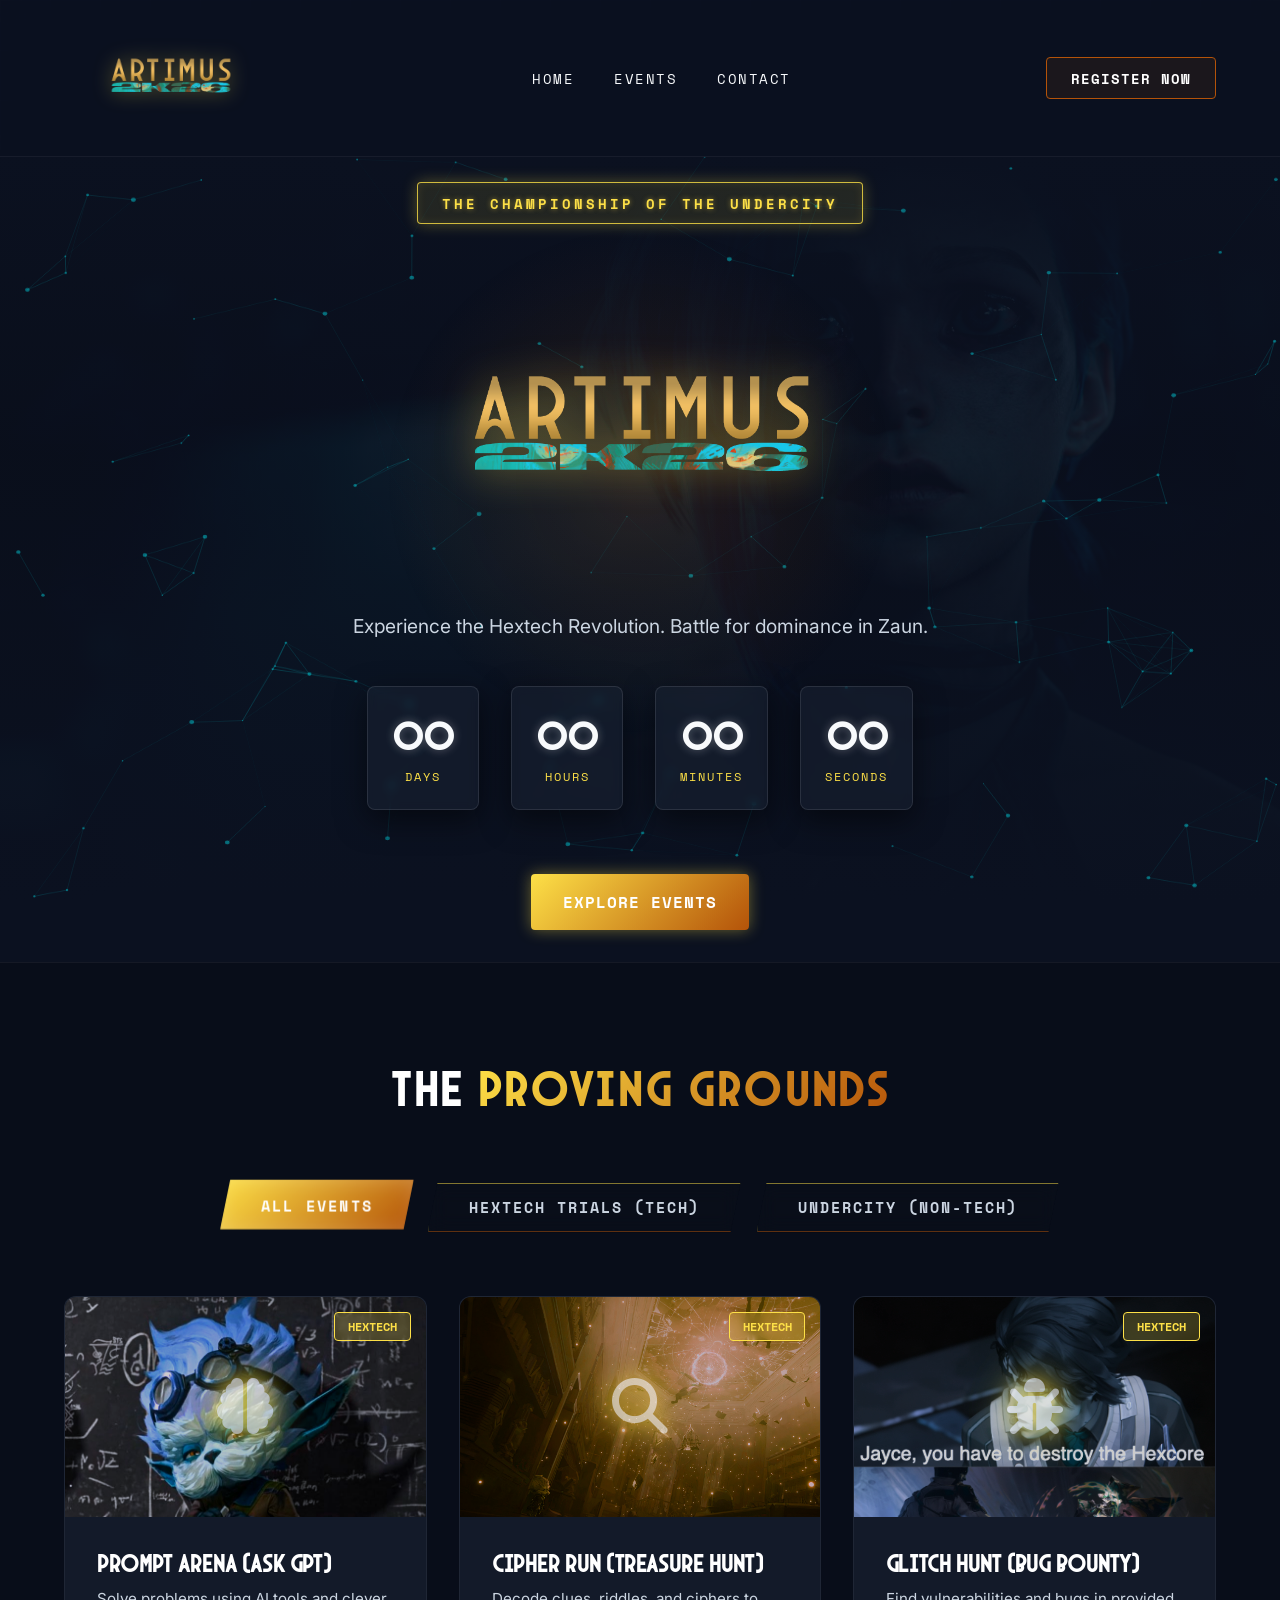
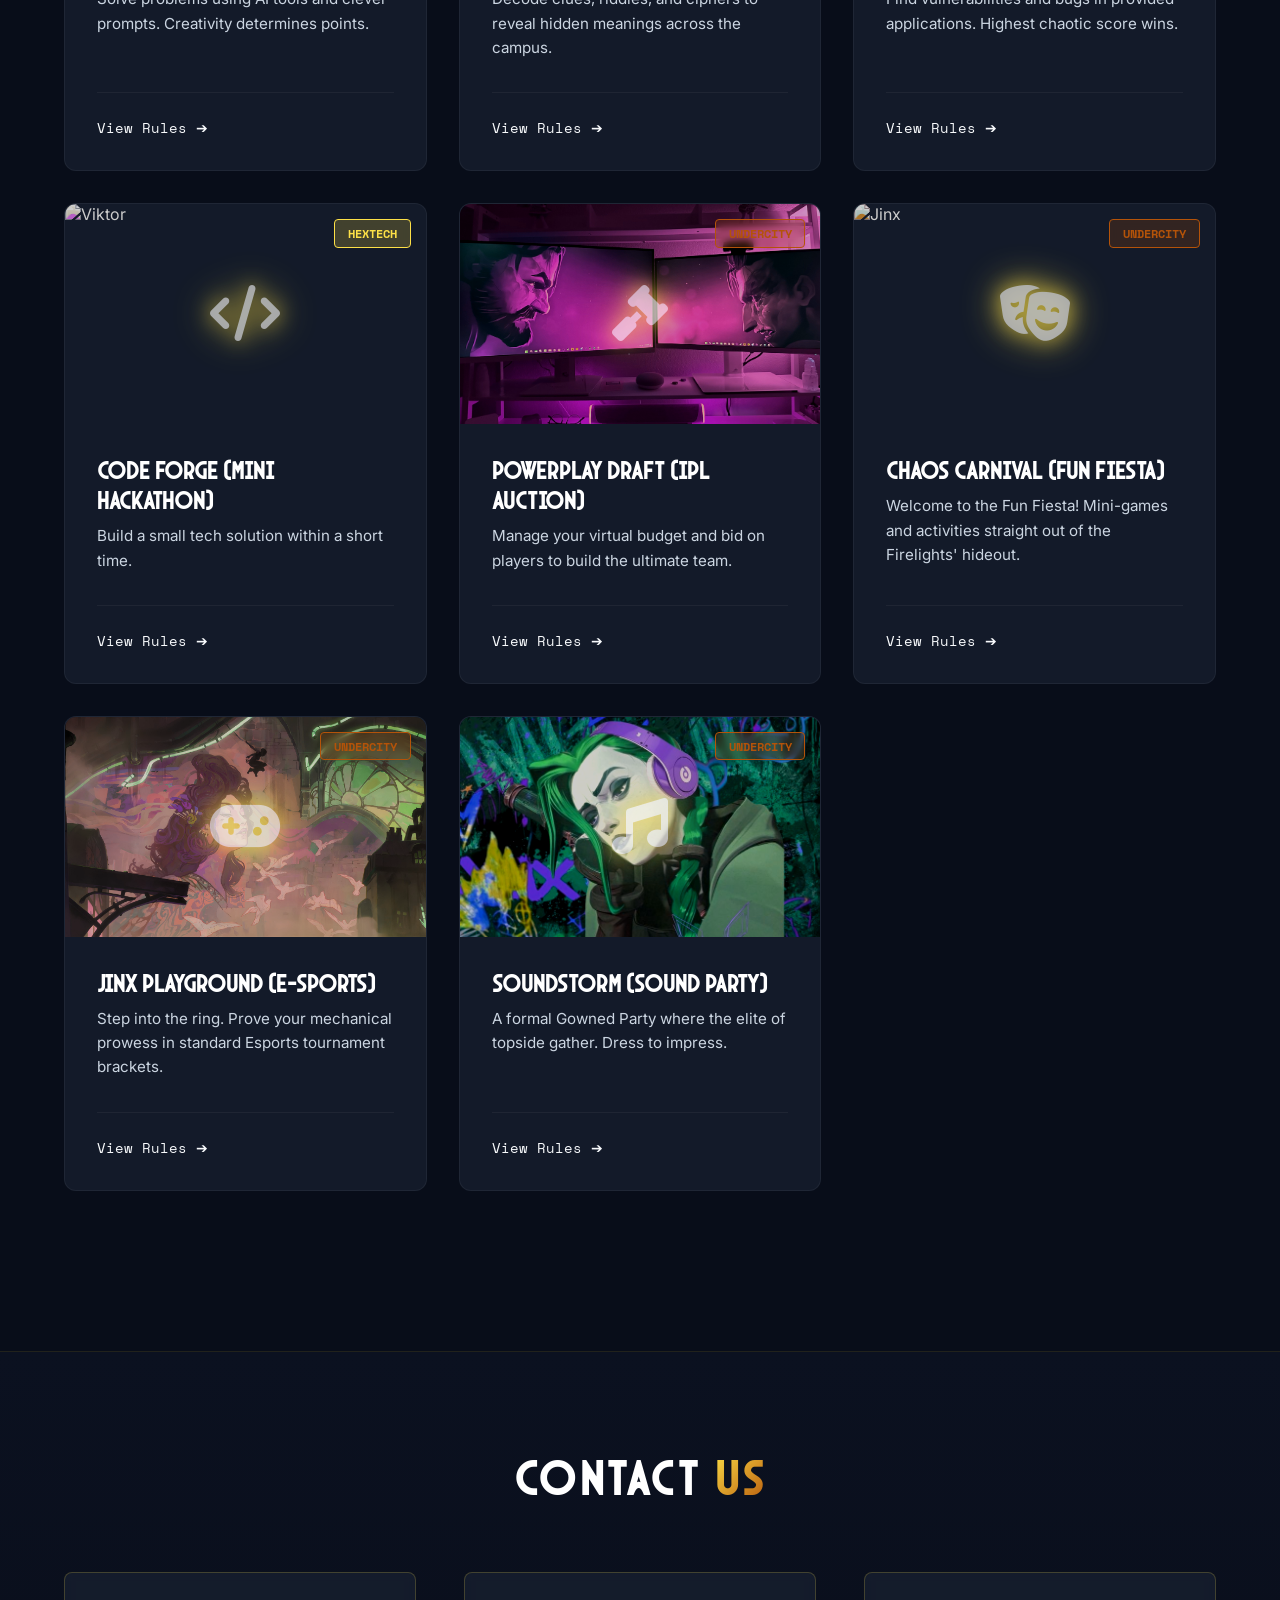
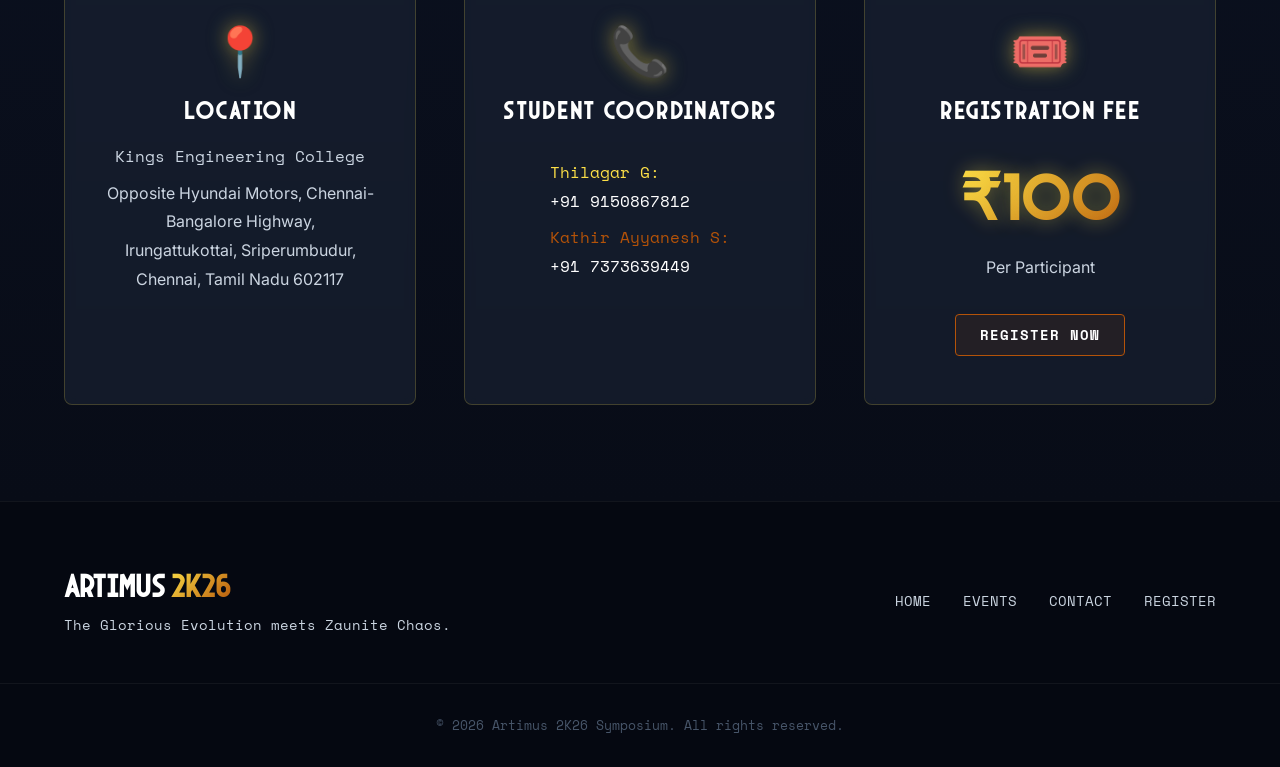
==== index.html @ 6fb5331b "Change Sound Party tag from Piltover to Undercity" ====
<!DOCTYPE html>
<html lang="en">

<head>
    <meta charset="UTF-8">
    <meta name="viewport" content="width=device-width, initial-scale=1.0">
    <title>ARTIMUS 2K26 | ARCANE</title>
    <!-- Fonts & Icons -->
    <link
        href="https://fonts.googleapis.com/css2?family=Cinzel+Decorative:wght@400;700;900&family=Space+Mono:wght@400;700&family=Inter:wght@300;400;600&display=swap"
        rel="stylesheet">
    <link rel="stylesheet" href="https://cdnjs.cloudflare.com/ajax/libs/font-awesome/6.4.0/css/all.min.css">
    <link rel="stylesheet" href="css/style.css">
</head>

<body>
    <!-- Welcome Loader -->
    <div id="welcome-loader" class="welcome-loader">
        <div class="loader-content" style="text-align: center;">
            <img src="images/logo.png" alt="Artimus 2K26 Logo" class="loader-logo">
        </div>
    </div>

    <!-- Dynamic Aesthetic Arcane Background -->
    <div id="bg-slider" class="bg-slider">
        <div class="bg-overlay"></div>
    </div>

    <!-- Interactive Spider Web Background -->
    <canvas id="spider-web" class="spider-web"></canvas>

    <!-- Navigation (Neuraverse Style) -->
    <nav class="navbar">
        <div class="nav-container">
            <div class="logo-container">
                <img src="images/logo.png" alt="Artimus 2K26" class="site-logo">
            </div>
            <ul class="nav-links">
                <li><a href="#home">Home</a></li>
                <li><a href="#events">Events</a></li>
                <li><a href="#contact">Contact</a></li>
            </ul>
            <div class="nav-actions">
                <a href="#register" class="neon-btn small-btn">Register Now</a>
            </div>
        </div>
    </nav>

    <!-- Hero Section with Countdown -->
    <section id="home" class="hero">
        <div class="hero-bg-lines"></div>
        <div class="hero-glow"></div>

        <div class="hero-content reveal">
            <div class="hero-badge">THE CHAMPIONSHIP OF THE UNDERCITY</div>
            <img src="images/logo.png" alt="Artimus 2K26" class="hero-main-logo">
            <h1 class="hero-title glitch" data-text="ARTIMUS 2K26">ARTIMUS 2K26</h1>
            <p class="hero-subtitle">Experience the Hextech Revolution. Battle for dominance in Zaun.</p>

            <!-- Countdown Timer -->
            <div class="countdown-container">
                <div class="time-box">
                    <span class="time-val" id="days">00</span>
                    <span class="time-label">DAYS</span>
                </div>
                <div class="time-box">
                    <span class="time-val" id="hours">00</span>
                    <span class="time-label">HOURS</span>
                </div>
                <div class="time-box">
                    <span class="time-val" id="minutes">00</span>
                    <span class="time-label">MINUTES</span>
                </div>
                <div class="time-box">
                    <span class="time-val" id="seconds">00</span>
                    <span class="time-label">SECONDS</span>
                </div>
            </div>

            <div class="hero-cta">
                <a href="#events" class="neon-btn primary-btn">Explore Events</a>
            </div>
        </div>
    </section>

    <!-- Events Section (Grid with Filters) -->
    <section id="events" class="events-section">
        <div class="container">
            <h2 class="section-title text-center reveal">THE <span class="gradient-text">PROVING GROUNDS</span></h2>

            <!-- Filters -->
            <div class="filter-container reveal">
                <button class="filter-btn active" data-filter="all">All Events</button>
                <button class="filter-btn" data-filter="tech">Hextech Trials (Tech)</button>
                <button class="filter-btn" data-filter="non-tech">Undercity (Non-Tech)</button>
            </div>

            <!-- Neuraverse Grid Cards -->
            <div class="neura-grid">

                <!-- Heimerdinger's Think Tank -->
                <div class="neura-card reveal tech-event" data-category="tech" onclick="openModal('think-tank')">
                    <div class="card-img-container">
                        <img src="images/event_Heimerdinger.jpg" alt="Heimerdinger">
                        <div class="event-element-icon"><i class="fa-solid fa-brain"></i></div>
                        <div class="card-badge tech-badge">Hextech</div>
                    </div>
                    <div class="card-body">
                        <h3 class="card-title">Prompt Arena (Ask GPT)</h3>
                        <p class="card-desc">Solve problems using AI tools and clever prompts. Creativity determines
                            points.</p>
                        <div class="card-footer">
                            <span class="view-link">View Rules ➔</span>
                        </div>
                    </div>
                </div>

                <!-- Hextech Cipher Hunt -->
                <div class="neura-card reveal tech-event" data-category="tech" onclick="openModal('cipher-hunt')"
                    style="transition-delay: 100ms;">
                    <div class="card-img-container">
                        <img src="images/event_Jayce.jpg" alt="Jayce">
                        <div class="event-element-icon"><i class="fa-solid fa-magnifying-glass"></i></div>
                        <div class="card-badge tech-badge">Hextech</div>
                    </div>
                    <div class="card-body">
                        <h3 class="card-title">Cipher Run (Treasure hunt)</h3>
                        <p class="card-desc">Decode clues, riddles, and ciphers to reveal hidden meanings across the
                            campus.</p>
                        <div class="card-footer">
                            <span class="view-link">View Rules ➔</span>
                        </div>
                    </div>
                </div>

                <!-- Zaunite Code Breakers -->
                <div class="neura-card reveal tech-event" data-category="tech" onclick="openModal('code-breakers')"
                    style="transition-delay: 200ms;">
                    <div class="card-img-container">
                        <img src="images/event_Ekko.jpg" alt="Hexcore">
                        <div class="event-element-icon"><i class="fa-solid fa-bug"></i></div>
                        <div class="card-badge tech-badge">Hextech</div>
                    </div>
                    <div class="card-body">
                        <h3 class="card-title">Glitch hunt (Bug Bounty)</h3>
                        <p class="card-desc">Find vulnerabilities and bugs in provided applications. Highest chaotic
                            score wins.</p>
                        <div class="card-footer">
                            <span class="view-link">View Rules ➔</span>
                        </div>
                    </div>
                </div>

                <!-- Hextech Innovation Forge -->
                <div class="neura-card reveal tech-event" data-category="tech" onclick="openModal('innovation-forge')"
                    style="transition-delay: 300ms;">
                    <div class="card-img-container">
                        <img src="images/event_Viktor.jpg" alt="Viktor">
                        <div class="event-element-icon"><i class="fa-solid fa-code"></i></div>
                        <div class="card-badge tech-badge">Hextech</div>
                    </div>
                    <div class="card-body">
                        <h3 class="card-title">Code Forge (Mini hackathon)</h3>
                        <p class="card-desc">Build a small tech solution within a short time.</p>
                        <div class="card-footer">
                            <span class="view-link">View Rules ➔</span>
                        </div>
                    </div>
                </div>

                <!-- Piltover Power Auction -->
                <div class="neura-card reveal non-tech-event" data-category="non-tech"
                    onclick="openModal('power-auction')">
                    <div class="card-img-container">
                        <img src="images/event_Silco.jpg" alt="Silco" style="object-position: top;">
                        <div class="event-element-icon"><i class="fa-solid fa-gavel"></i></div>
                        <div class="card-badge non-tech-badge">Undercity</div>
                    </div>
                    <div class="card-body">
                        <h3 class="card-title">PowerPlay Draft (IPL Auction)</h3>
                        <p class="card-desc">Manage your virtual budget and bid on players to build the ultimate team.
                        </p>
                        <div class="card-footer">
                            <span class="view-link">View Rules ➔</span>
                        </div>
                    </div>
                </div>

                <!-- Zaun Carnival -->
                <div class="neura-card reveal non-tech-event" data-category="non-tech"
                    onclick="openModal('zaun-carnival')" style="transition-delay: 100ms;">
                    <div class="card-img-container">
                        <img src="images/event_Jinx.jpg" alt="Jinx">
                        <div class="event-element-icon"><i class="fa-solid fa-masks-theater"></i></div>
                        <div class="card-badge non-tech-badge">Undercity</div>
                    </div>
                    <div class="card-body">
                        <h3 class="card-title">Chaos Carnival (Fun Fiesta)</h3>
                        <p class="card-desc">Welcome to the Fun Fiesta! Mini-games and activities straight out of the
                            Firelights' hideout.</p>
                        <div class="card-footer">
                            <span class="view-link">View Rules ➔</span>
                        </div>
                    </div>
                </div>

                <!-- Arcane Battle Nexus -->
                <div class="neura-card reveal non-tech-event" data-category="non-tech"
                    onclick="openModal('battle-nexus')" style="transition-delay: 200ms;">
                    <div class="card-img-container">
                        <img src="images/event_Vi.jpg" alt="Vi">
                        <div class="event-element-icon"><i class="fa-solid fa-gamepad"></i></div>
                        <div class="card-badge non-tech-badge">Undercity</div>
                    </div>
                    <div class="card-body">
                        <h3 class="card-title">Jinx Playground (E-Sports)</h3>
                        <p class="card-desc">Step into the ring. Prove your mechanical prowess in standard Esports
                            tournament brackets.</p>
                        <div class="card-footer">
                            <span class="view-link">View Rules ➔</span>
                        </div>
                    </div>
                </div>

                <!-- Council of Piltover Gala -->
                <div class="neura-card reveal non-tech-event" data-category="non-tech"
                    onclick="openModal('piltover-gala')" style="transition-delay: 300ms;">
                    <div class="card-img-container">
                        <img src="images/event_Mel.jpg" alt="Mel">
                        <div class="event-element-icon"><i class="fa-solid fa-music"></i></div>
                        <div class="card-badge non-tech-badge">Undercity</div>
                    </div>
                    <div class="card-body">
                        <h3 class="card-title">SoundStorm (Sound Party)</h3>
                        <p class="card-desc">A formal Gowned Party where the elite of topside gather. Dress to impress.
                        </p>
                        <div class="card-footer">
                            <span class="view-link">View Rules ➔</span>
                        </div>
                    </div>
                </div>

            </div>
        </div>
    </section>

    <!-- Contact Section -->
    <section id="contact" class="contact-section">
        <div class="container reveal">
            <h2 class="section-title text-center">CONTACT <span class="gradient-text">US</span></h2>
            <div class="contact-grid">
                <div class="contact-card">
                    <div class="contact-icon">📍</div>
                    <h3>Location</h3>
                    <p class="monospace-text">Kings Engineering College</p>
                    <p>Opposite Hyundai Motors, Chennai-Bangalore Highway,<br>
                        Irungattukottai, Sriperumbudur,<br>
                        Chennai, Tamil Nadu 602117</p>
                </div>

                <div class="contact-card">
                    <div class="contact-icon">📞</div>
                    <h3>Student Coordinators</h3>
                    <div style="margin-top: 1rem; text-align: left; display: inline-block;">
                        <p class="monospace-text" style="color: var(--neon-cyan); margin-bottom: 0.5rem; text-transform: capitalize;">Thilagar G: <br><span style="color: white;">+91 9150867812</span></p>
                        <p class="monospace-text" style="color: var(--neon-pink); text-transform: capitalize;">Kathir Ayyanesh S: <br><span style="color: white;">+91 7373639449</span></p>
                    </div>
                </div>

                <div class="contact-card">
                    <div class="contact-icon">🎟️</div>
                    <h3>Registration Fee</h3>
                    <div class="fee-amount gradient-text">₹100</div>
                    <p>Per Participant</p>
                    <a href="#register" class="neon-btn small-btn mt-4">Register Now</a>
                </div>
            </div>
        </div>
    </section>

    <!-- Footer -->
    <footer class="site-footer">
        <div class="footer-content">
            <div class="footer-logo">
                <h2>ARTIMUS <span class="gradient-text">2K26</span></h2>
                <p>The Glorious Evolution meets Zaunite Chaos.</p>
            </div>
            <div class="footer-links">
                <a href="#home">Home</a>
                <a href="#events">Events</a>
                <a href="#contact">Contact</a>
                <a href="#register">Register</a>
            </div>
        </div>
        <div class="footer-bottom">
            <p>&copy; 2026 Artimus 2K26 Symposium. All rights reserved.</p>
        </div>
    </footer>

    <!-- Modals Container -->
    <div id="modal-container" class="modal-container">
        <div class="modal-content">
            <button class="close-btn" onclick="closeModal()">&times;</button>
            <div class="modal-body">
                <div class="modal-image-col">
                    <img id="modal-char-img" src="" alt="Character">
                    <div class="modal-overlay-glow"></div>
                </div>
                <div class="modal-text-col">
                    <h2 id="modal-title" class="modal-title">Event Title</h2>
                    <div class="modal-rules monospace-text" id="modal-rules">
                        <!-- Rules injected via JS -->
                    </div>
                    <button class="neon-btn primary-btn w-100 mt-4">Register For Event</button>
                </div>
            </div>
        </div>
    </div>

    <!-- Scripts -->
    <script src="js/script.js"></script>
</body>

</html>
---- css/style.css ----
/* --- @font-face --- */
@font-face {
    font-family: 'Arcane Nine';
    src: url('../fonts/Arcane Nine.otf') format('opentype');
    font-weight: normal;
    font-style: normal;
}

/* --- VARIABLES & FONTS --- */
:root {
    /* Neuraverse Inspired Cyberpunk Colors */
    --bg-dark: #0b1120;
    --bg-card: rgba(30, 41, 59, 0.5);
    --bg-nav: rgba(11, 17, 32, 0.85);

    /* Arcane Elite Piltover/Topside Colors */
    --neon-cyan: #fde047;
    /* Elite Gold */
    --neon-pink: #b45309;
    /* Elite Brass */
    --neon-purple: #f59e0b;
    /* Prestigious Amber */

    --text-primary: #f8fafc;
    --text-muted: #cbd5e1;

    --glow-cyan: rgba(253, 224, 71, 0.4);
    /* Gold Glow */
    --glow-pink: rgba(180, 83, 9, 0.4);
    /* Brass Glow */

    /* Gradients (Elite Arcane/Piltover Gold) */
    --elite-gold: #fde047;
    --elite-brass: #b45309;
    --primary-gradient: linear-gradient(135deg, var(--elite-gold), var(--elite-brass));
    --border-gradient: linear-gradient(135deg, rgba(253, 224, 71, 0.5), rgba(180, 83, 9, 0.5));

    /* Fonts */
    --font-heading: 'Arcane Nine', 'Cinzel Decorative', 'Cinzel', serif;
    --font-mono: 'Space Mono', monospace;
    --font-body: 'Inter', sans-serif;
    --font-graffiti: 'Permanent Marker', cursive;
}

* {
    margin: 0;
    padding: 0;
    box-sizing: border-box;
}

html {
    scroll-behavior: smooth;
}

body {
    background-color: var(--bg-dark);
    color: var(--text-primary);
    font-family: var(--font-body);
    overflow-x: hidden;
    /* Subtle Sci-Fi grid background */
    background-image:
        linear-gradient(rgba(255, 255, 255, 0.02) 1px, transparent 1px),
        linear-gradient(90deg, rgba(255, 255, 255, 0.02) 1px, transparent 1px);
    background-size: 50px 50px;
    background-attachment: fixed;
}

/* Typography Utilities */
.gradient-text {
    background: var(--primary-gradient);
    -webkit-background-clip: text;
    background-clip: text;
    -webkit-text-fill-color: transparent;
    display: inline-block;
}

.monospace-text {
    font-family: var(--font-mono);
}

.text-center {
    text-align: center;
}

.container {
    max-width: 1280px;
    margin: 0 auto;
    padding: 0 5%;
}

/* --- WELCOME LOADER --- */
.welcome-loader {
    position: fixed;
    inset: 0;
    background: var(--bg-dark);
    z-index: 9999;
    display: flex;
    justify-content: center;
    align-items: center;
    transition: opacity 1s ease-out, visibility 1s;
}

.welcome-loader.hidden {
    opacity: 0;
    visibility: hidden;
}

.loader-logo {
    width: 400px;
    max-width: 80vw;
    height: auto;
    filter: drop-shadow(0 0 20px var(--glow-cyan));
    margin-bottom: 1.5rem;
    animation: pulseGlow 2s infinite;
}

.loader-subtitle {
    font-family: var(--font-heading);
    color: var(--neon-pink);
    letter-spacing: 3px;
    text-align: center;
    text-transform: uppercase;
}

/* --- AESTHETIC ARCANE BACKGROUND SLIDER --- */
.bg-slider {
    position: fixed;
    top: 150px; /* Centered strictly below the navbar */
    left: 0;
    width: 100vw;
    height: calc(100vh - 150px);
    z-index: -2;
    overflow: hidden;
    background-color: var(--bg-dark);
}

.bg-slide {
    position: absolute;
    inset: 0;
    width: 100%;
    height: 100%;
    object-fit: cover;
    opacity: 0;
    filter: contrast(1.15) saturate(1.3) brightness(0.8) hue-rotate(-5deg); /* Pinterest aesthetic styling */
    transition: opacity 3s ease-in-out, transform 10s linear;
    transform: scale(1.05); /* Slight zoom for parallax feel */
}

.bg-slide.active {
    opacity: 0.35; /* Keep it dark enough for readability */
    transform: scale(1);
}

.bg-overlay {
    position: absolute;
    inset: 0;
    background: linear-gradient(to bottom, var(--bg-dark) 0%, rgba(11, 17, 32, 0.6) 40%, var(--bg-dark) 100%);
    z-index: 1;
    pointer-events: none;
}

/* --- SPIDER WEB BACKGROUND --- */
.spider-web {
    position: fixed;
    top: 150px;
    left: 0;
    width: 100vw;
    height: calc(100vh - 150px);
    z-index: -1;
    pointer-events: none;
    /* Let events pass through to content */
}

/* --- BUTTONS (Neuraverse Style) --- */
.neon-btn {
    display: inline-block;
    padding: 1rem 2rem;
    font-family: var(--font-mono);
    font-weight: 700;
    text-transform: uppercase;
    text-decoration: none;
    letter-spacing: 1px;
    border-radius: 4px;
    transition: all 0.3s ease;
    cursor: pointer;
    text-align: center;
    border: none;
    position: relative;
    z-index: 1;
}

.primary-btn {
    background: var(--primary-gradient);
    color: white;
    box-shadow: 0 0 15px var(--glow-cyan);
}

.primary-btn:hover {
    box-shadow: 0 0 30px var(--glow-pink);
    transform: translateY(-3px);
}

.secondary-btn {
    background: transparent;
    color: var(--neon-cyan);
    border: 1px solid var(--neon-cyan);
    box-shadow: inset 0 0 10px rgba(253, 224, 71, 0.1);
}

.secondary-btn:hover {
    background: rgba(253, 224, 71, 0.1);
    box-shadow: 0 0 20px var(--glow-cyan), inset 0 0 15px var(--glow-cyan);
    transform: translateY(-3px);
}

.small-btn {
    padding: 0.6rem 1.5rem;
    font-size: 0.9rem;
    border: 1px solid var(--neon-pink);
    color: white;
    background: rgba(180, 83, 9, 0.1);
}

.small-btn:hover {
    background: var(--neon-pink);
    box-shadow: 0 0 20px var(--glow-pink);
    transform: scale(1.05);
}

.w-100 {
    width: 100%;
}

.mt-4 {
    margin-top: 1.5rem;
}

/* --- NAVIGATION (Glassmorphism) --- */
.navbar {
    position: fixed;
    top: 0;
    width: 100%;
    z-index: 100;
    background: var(--bg-nav);
    backdrop-filter: blur(12px);
    -webkit-backdrop-filter: blur(12px);
    border-bottom: 1px solid rgba(255, 255, 255, 0.05);
    transition: all 0.3s ease;
}

.nav-container {
    max-width: 1280px;
    margin: 0 auto;
    padding: 1rem 5%;
    display: flex;
    justify-content: space-between;
    align-items: center;
}

.logo-container .site-logo {
    height: 120px;
    object-fit: contain;
    filter: drop-shadow(0 0 10px var(--glow-cyan));
    transition: transform 0.3s ease;
}

.logo-container .site-logo:hover {
    transform: scale(1.05);
}

.nav-links {
    list-style: none;
    display: flex;
    gap: 2.5rem;
}

.nav-links a {
    color: var(--text-primary);
    text-decoration: none;
    font-family: var(--font-mono);
    font-size: 0.9rem;
    text-transform: uppercase;
    letter-spacing: 1.5px;
    transition: color 0.3s ease;
    position: relative;
}

.nav-links a:hover {
    color: var(--neon-cyan);
}

.nav-links a::after {
    content: '';
    position: absolute;
    bottom: -5px;
    left: 0;
    width: 0%;
    height: 2px;
    background: var(--neon-cyan);
    transition: width 0.3s ease;
    box-shadow: 0 0 8px var(--glow-cyan);
}

.nav-links a:hover::after {
    width: 100%;
}

/* --- HERO SECTION --- */
.hero {
    min-height: calc(100vh - 80px);
    padding-top: 150px;
    /* offset navbar */
    display: flex;
    align-items: center;
    justify-content: center;
    position: relative;
    overflow: hidden;
}

.hero-glow {
    position: absolute;
    width: 600px;
    height: 600px;
    background: radial-gradient(circle, rgba(180, 83, 9, 0.15) 0%, transparent 60%);
    top: 50%;
    left: 50%;
    transform: translate(-50%, -50%);
    z-index: 0;
    pointer-events: none;
}

.hero-content {
    position: relative;
    z-index: 10;
    text-align: center;
    width: 100%;
    max-width: 800px;
    padding: 2rem;
}

.hero-badge {
    display: inline-block;
    padding: 0.6rem 1.5rem;
    font-family: var(--font-mono);
    font-size: 0.9rem;
    font-weight: bold;
    color: var(--elite-gold);
    border: 1px solid rgba(253, 224, 71, 0.8);
    border-radius: 4px;
    background: rgba(253, 224, 71, 0.1);
    box-shadow: 0 0 15px rgba(253, 224, 71, 0.3), inset 0 0 10px rgba(253, 224, 71, 0.1);
    margin-bottom: 2rem;
    letter-spacing: 3px;
    text-transform: uppercase;
    text-shadow: 0 0 5px rgba(253, 224, 71, 0.5);
}

.hero-main-logo {
    width: 100%;
    max-width: 600px;
    height: auto;
    object-fit: contain;
    margin-bottom: 1rem;
    filter: drop-shadow(0 0 20px var(--glow-cyan));
    animation: pulseGlow 4s infinite alternate;
}

.hero-title {
    display: none;
    /* Hide text if logo is successfully loaded. Managed via JS later if needed */
    font-family: var(--font-heading);
    font-size: 5rem;
    color: white;
    text-shadow: 0 0 20px var(--glow-cyan);
    margin-bottom: 1rem;
    letter-spacing: 5px;
}

.hero-subtitle {
    font-family: var(--font-body);
    font-size: 1.2rem;
    color: var(--text-muted);
    margin-bottom: 3rem;
}

/* COUNTDOWN TIMER (Neuraverse spec) */
.countdown-container {
    display: flex;
    justify-content: center;
    gap: 2rem;
    margin-bottom: 4rem;
}

.time-box {
    background: rgba(30, 41, 59, 0.4);
    border: 1px solid rgba(255, 255, 255, 0.1);
    backdrop-filter: blur(5px);
    border-radius: 8px;
    padding: 1.5rem;
    min-width: 100px;
    display: flex;
    flex-direction: column;
    align-items: center;
    box-shadow: 0 10px 30px rgba(0, 0, 0, 0.5);
}

.time-val {
    font-family: var(--font-heading);
    font-size: 2.5rem;
    font-weight: 700;
    color: var(--text-primary);
    text-shadow: 0 0 10px rgba(255, 255, 255, 0.3);
}

.time-label {
    font-family: var(--font-mono);
    font-size: 0.75rem;
    color: var(--neon-cyan);
    margin-top: 0.5rem;
    letter-spacing: 2px;
}

.hero-cta {
    display: flex;
    justify-content: center;
    gap: 1.5rem;
}

@keyframes pulseGlow {

    0%,
    100% {
        transform: scale(1);
        filter: drop-shadow(0 0 15px var(--glow-cyan));
    }

    50% {
        transform: scale(1.02);
        filter: drop-shadow(0 0 30px var(--glow-purple));
    }
}

/* --- ABOUT SECTION --- */
.about-section {
    padding: 6rem 0;
    position: relative;
    border-top: 1px solid rgba(255, 255, 255, 0.05);
}

.section-title {
    font-family: var(--font-heading);
    font-size: 3rem;
    color: white;
    letter-spacing: 4px;
    margin-bottom: 4rem;
}

.about-grid {
    display: grid;
    grid-template-columns: 1fr 1fr;
    gap: 4rem;
    align-items: center;
}

.about-text p {
    font-size: 1.1rem;
    color: var(--text-muted);
    line-height: 1.8;
    margin-bottom: 1.5rem;
}

.about-text .emphasis {
    color: var(--neon-pink);
    font-size: 1.2rem;
    border-left: 3px solid var(--neon-pink);
    padding-left: 1rem;
}

.about-stats {
    display: grid;
    grid-template-columns: 1fr 1fr;
    gap: 2rem;
}

.stat-box {
    background: var(--bg-card);
    border: 1px solid rgba(255, 255, 255, 0.05);
    border-radius: 8px;
    padding: 2rem;
    text-align: center;
    transition: transform 0.3s ease;
}

.stat-box:hover {
    transform: translateY(-5px);
    border-color: rgba(253, 224, 71, 0.3);
    box-shadow: 0 10px 30px rgba(253, 224, 71, 0.1);
}

.stat-box h3 {
    font-family: var(--font-heading);
    font-size: 3rem;
    color: var(--neon-cyan);
    margin-bottom: 0.5rem;
}

.stat-box p {
    font-family: var(--font-mono);
    font-size: 0.9rem;
    color: var(--text-muted);
    text-transform: uppercase;
}

/* --- NEURAVERSE STYLE EVENT GRID --- */
.events-section {
    padding: 6rem 0;
    background: rgba(0, 0, 0, 0.2);
    border-top: 1px solid rgba(255, 255, 255, 0.05);
}

/* Filter Buttons */
.filter-container {
    display: flex;
    justify-content: center;
    gap: 1rem;
    margin-bottom: 4rem;
}

.filter-btn {
    background: rgba(10, 15, 25, 0.6);
    border: 1px solid rgba(253, 224, 71, 0.15);
    border-top: 1px solid rgba(253, 224, 71, 0.5);
    border-bottom: 1px solid rgba(180, 83, 9, 0.5);
    color: var(--text-muted);
    padding: 0.8rem 2.5rem;
    border-radius: 0;
    clip-path: polygon(10px 0, 100% 0, calc(100% - 10px) 100%, 0 100%);
    font-family: var(--font-mono);
    font-size: 0.95rem;
    font-weight: 600;
    letter-spacing: 2px;
    cursor: pointer;
    text-transform: uppercase;
    position: relative;
    overflow: hidden;
    backdrop-filter: blur(10px);
    transition: all 0.4s cubic-bezier(0.25, 1, 0.5, 1);
    box-shadow: 0 5px 15px rgba(0, 0, 0, 0.5);
}

.filter-btn::before {
    content: '';
    position: absolute;
    top: 0;
    left: -100%;
    width: 50%;
    height: 100%;
    background: linear-gradient(90deg, transparent, rgba(255, 255, 255, 0.2), transparent);
    transform: skewX(-20deg);
    transition: all 0.6s ease;
}

.filter-btn:hover::before {
    left: 200%;
}

.filter-btn:hover {
    color: white;
    border-color: rgba(253, 224, 71, 0.8);
    background: rgba(253, 224, 71, 0.1);
    box-shadow: 0 0 20px rgba(253, 224, 71, 0.3), inset 0 0 15px rgba(253, 224, 71, 0.1);
    transform: translateY(-3px);
}

.filter-btn.active {
    background: var(--primary-gradient);
    color: #fff;
    border: none;
    box-shadow: 0 10px 30px rgba(180, 83, 9, 0.5), inset 0 0 20px rgba(255, 255, 255, 0.2);
    transform: translateY(-3px) scale(1.02);
}

/* Grid Layout */
.neura-grid {
    display: grid;
    grid-template-columns: repeat(auto-fit, minmax(320px, 1fr));
    gap: 2rem;
    padding-bottom: 4rem;
}

/* Cards */
.neura-card {
    background: var(--bg-card);
    border: 1px solid rgba(255, 255, 255, 0.05);
    border-radius: 12px;
    overflow: hidden;
    transition: all 0.4s cubic-bezier(0.25, 0.46, 0.45, 0.94);
    cursor: pointer;
    display: flex;
    flex-direction: column;
}

.neura-card:hover {
    transform: translateY(-10px);
    border-color: rgba(253, 224, 71, 0.4);
    box-shadow: 0 15px 40px rgba(253, 224, 71, 0.15);
}

.non-tech-event.neura-card:hover {
    border-color: rgba(180, 83, 9, 0.4);
    box-shadow: 0 15px 40px rgba(180, 83, 9, 0.15);
}

.card-img-container {
    position: relative;
    height: 220px;
    overflow: hidden;
}

.card-img-container img {
    width: 100%;
    height: 100%;
    object-fit: cover;
    object-position: center 20%;
    filter: sepia(0.2) hue-rotate(190deg) saturate(1.2) contrast(1.1) brightness(0.8);
    transition: transform 0.6s ease, filter 0.6s ease;
}

.non-tech-event .card-img-container img {
    filter: sepia(0.2) hue-rotate(300deg) saturate(1.2) contrast(1.1) brightness(0.8);
}

.neura-card:hover .card-img-container img {
    transform: scale(1.08);
    filter: sepia(0) hue-rotate(0deg) saturate(1.2) contrast(1.2) brightness(1);
}

.event-element-icon {
    position: absolute;
    top: 50%;
    left: 50%;
    transform: translate(-50%, -50%);
    font-size: 3.5rem;
    color: rgba(255, 255, 255, 0.85);
    text-shadow: 0 0 20px var(--neon-cyan), 0 0 40px var(--neon-cyan);
    opacity: 0.7;
    z-index: 5;
    transition: all 0.4s ease;
    pointer-events: none;
}

.neura-card:hover .event-element-icon {
    opacity: 1;
    color: white;
    transform: translate(-50%, -50%) scale(1.1);
    text-shadow: 0 0 30px var(--neon-pink), 0 0 60px var(--neon-pink);
}

.card-badge {
    position: absolute;
    top: 15px;
    right: 15px;
    padding: 0.3rem 0.8rem;
    font-family: var(--font-mono);
    font-size: 0.75rem;
    border-radius: 4px;
    font-weight: bold;
    text-transform: uppercase;
}

.tech-badge {
    background: rgba(253, 224, 71, 0.2);
    color: var(--neon-cyan);
    border: 1px solid var(--neon-cyan);
    backdrop-filter: blur(4px);
}

.non-tech-badge {
    background: rgba(180, 83, 9, 0.2);
    color: var(--neon-pink);
    border: 1px solid var(--neon-pink);
    backdrop-filter: blur(4px);
}

.card-body {
    padding: 2rem;
    flex: 1;
    display: flex;
    flex-direction: column;
}

.card-title {
    font-family: var(--font-heading);
    font-size: 1.5rem;
    color: white;
    margin-bottom: 0.5rem;
    transition: color 0.3s ease;
}

.neura-card:hover .card-title {
    color: var(--neon-cyan);
}

.non-tech-event.neura-card:hover .card-title {
    color: var(--neon-pink);
}

.card-host {
    font-family: var(--font-mono);
    font-size: 0.85rem;
    color: var(--neon-cyan);
    margin-bottom: 1rem;
    text-transform: uppercase;
}

.non-tech-event .card-host {
    color: var(--neon-pink);
}

.card-desc {
    font-size: 0.95rem;
    color: var(--text-muted);
    line-height: 1.6;
    margin-bottom: 2rem;
    flex: 1;
}

.card-footer {
    border-top: 1px solid rgba(255, 255, 255, 0.05);
    padding-top: 1.5rem;
    display: flex;
    align-items: center;
}

.view-link {
    font-family: var(--font-mono);
    font-size: 0.9rem;
    color: var(--text-primary);
    transition: color 0.3s ease, letter-spacing 0.3s ease;
}

.neura-card:hover .view-link {
    color: var(--neon-cyan);
    letter-spacing: 1px;
}

.non-tech-event.neura-card:hover .view-link {
    color: var(--neon-pink);
}

/* --- CONTACT SECTION --- */
.contact-section {
    padding: 6rem 0;
    position: relative;
    background: linear-gradient(to bottom, var(--bg-dark), #080c17);
    border-top: 1px solid rgba(253, 224, 71, 0.1);
}

.contact-grid {
    display: grid;
    grid-template-columns: repeat(auto-fit, minmax(280px, 1fr));
    gap: 3rem;
    max-width: 1200px;
    margin: 0 auto;
}

.contact-card {
    background: var(--bg-card);
    border: 1px solid rgba(253, 224, 71, 0.2);
    border-radius: 8px;
    padding: 3rem 2rem;
    text-align: center;
    transition: all 0.4s ease;
    backdrop-filter: blur(5px);
}

.contact-card:hover {
    transform: translateY(-10px);
    border-color: rgba(253, 224, 71, 0.6);
    box-shadow: 0 15px 40px rgba(253, 224, 71, 0.15);
}

.contact-icon {
    font-size: 3rem;
    margin-bottom: 1rem;
    filter: drop-shadow(0 0 10px rgba(253, 224, 71, 0.5));
}

.contact-card h3 {
    font-family: var(--font-heading);
    color: white;
    font-size: 1.5rem;
    margin-bottom: 1rem;
    letter-spacing: 2px;
}

.contact-card p {
    color: var(--text-muted);
    line-height: 1.8;
    margin-bottom: 0.5rem;
}

.fee-amount {
    font-family: var(--font-heading);
    font-size: 4rem;
    font-weight: bold;
    margin: 1rem 0;
    text-shadow: 0 0 20px rgba(253, 224, 71, 0.4);
}

/* --- FOOTER --- */
.site-footer {
    background: #050811;
    padding: 4rem 0 2rem;
    border-top: 1px solid rgba(255, 255, 255, 0.05);
}

.footer-content {
    max-width: 1280px;
    margin: 0 auto;
    padding: 0 5%;
    display: flex;
    justify-content: space-between;
    align-items: center;
    margin-bottom: 3rem;
}

.footer-logo h2 {
    font-family: var(--font-heading);
    font-size: 2rem;
    margin-bottom: 0.5rem;
    color: white;
}

.footer-logo p {
    color: var(--text-muted);
    font-family: var(--font-mono);
    font-size: 0.9rem;
}

.footer-links {
    display: flex;
    gap: 2rem;
}

.footer-links a {
    color: var(--text-muted);
    text-decoration: none;
    font-family: var(--font-mono);
    text-transform: uppercase;
    font-size: 0.9rem;
    transition: color 0.3s ease;
}

.footer-links a:hover {
    color: var(--neon-cyan);
}

.footer-bottom {
    text-align: center;
    padding-top: 2rem;
    border-top: 1px solid rgba(255, 255, 255, 0.05);
    color: #475569;
    font-size: 0.8rem;
    font-family: var(--font-mono);
}

/* --- MODAL (Kept Arcane but adapted to Neuraverse dark theme) --- */
.modal-container {
    position: fixed;
    inset: 0;
    background: rgba(0, 0, 0, 0.9);
    backdrop-filter: blur(8px);
    z-index: 1000;
    display: flex;
    justify-content: center;
    align-items: center;
    padding: 2rem;
    opacity: 0;
    pointer-events: none;
    transition: opacity 0.4s ease;
}

.modal-container.active {
    opacity: 1;
    pointer-events: all;
}

.modal-content {
    background: var(--bg-dark);
    border: 1px solid rgba(255, 255, 255, 0.1);
    border-radius: 12px;
    width: 90%;
    max-width: 1000px;
    height: 80vh;
    position: relative;
    transform: scale(0.95);
    transition: transform 0.4s cubic-bezier(0.175, 0.885, 0.32, 1.275);
    overflow: hidden;
    box-shadow: 0 0 50px rgba(0, 0, 0, 0.9);
}

.modal-container.active .modal-content {
    transform: scale(1);
}

.close-btn {
    position: absolute;
    top: 15px;
    right: 20px;
    background: none;
    border: none;
    color: white;
    font-size: 3rem;
    cursor: pointer;
    z-index: 100;
    transition: color 0.3s, transform 0.3s;
    line-height: 1;
}

.close-btn:hover {
    color: var(--neon-pink);
    transform: rotate(90deg);
}

.modal-body {
    display: flex;
    height: 100%;
}

.modal-image-col {
    flex: 1;
    position: relative;
    background: #000;
    overflow: hidden;
}

.modal-image-col img {
    width: 100%;
    height: 100%;
    object-fit: cover;
    opacity: 0.8;
}

.modal-overlay-glow {
    position: absolute;
    inset: 0;
    background: linear-gradient(to right, transparent, var(--bg-dark));
}

.modal-text-col {
    flex: 1.2;
    padding: 4rem 3rem 3rem;
    overflow-y: auto;
    position: relative;
}

.modal-title {
    font-family: var(--font-heading);
    font-size: 2.8rem;
    color: white;
    margin-bottom: 0.5rem;
}

.modal-host {
    font-family: var(--font-mono);
    font-size: 1.1rem;
    letter-spacing: 2px;
    text-transform: uppercase;
    margin-bottom: 2rem;
    padding-bottom: 1rem;
    border-bottom: 1px solid rgba(255, 255, 255, 0.05);
}

.modal-rules {
    font-size: 0.95rem;
    line-height: 1.8;
    color: var(--text-muted);
    margin-bottom: 3rem;
}

.modal-rules ul {
    list-style-type: none;
}

.modal-rules li {
    margin-bottom: 1rem;
    position: relative;
    padding-left: 25px;
}

.modal-rules li::before {
    content: '>>';
    position: absolute;
    left: 0;
    color: var(--neon-cyan);
}

.jinx-graffiti {
    font-family: var(--font-heading);
    color: var(--neon-cyan);
    text-shadow: 0 0 15px var(--glow-cyan);
    position: absolute;
    transform: rotate(-10deg);
    z-index: 20;
    pointer-events: none;
    letter-spacing: 4px;
}

.jinx-modal {
    bottom: 20px;
    right: 20px;
    font-size: 2.5rem;
    opacity: 0;
    transition: opacity 0.5s ease 0.3s;
}

.modal-container.active .jinx-modal {
    opacity: 1;
}

/* --- SCROLL REVEALS --- */
.reveal {
    opacity: 0;
    transform: translateY(30px);
    transition: all 0.8s cubic-bezier(0.25, 0.46, 0.45, 0.94);
}

.reveal.active {
    opacity: 1;
    transform: translateY(0);
}

/* --- MOBILE RESPONSIVE --- */
@media (max-width: 768px) {
    .nav-container {
        flex-direction: column;
        gap: 0.5rem;
        padding: 0.5rem 2%;
    }

    .logo-container .site-logo {
        height: 60px;
    }

    .nav-links {
        gap: 1rem;
        font-size: 0.8rem;
    }

    .nav-actions {
        display: none;
    }

    .hero {
        min-height: 80vh;
        padding-top: 100px;
    }

    .events-section {
        padding-top: 120px; /* Force clearance for sticky mobile navbar */
    }

    .filter-container {
        margin-top: 1rem;
        flex-wrap: wrap;
    }

    .hero-title {
        font-size: 3.5rem;
    }

    .countdown-container {
        gap: 1rem;
        flex-wrap: wrap;
    }

    .time-box {
        min-width: 80px;
        padding: 1rem;
    }

    .time-val {
        font-size: 1.8rem;
    }

    .about-grid {
        grid-template-columns: 1fr;
        gap: 2rem;
    }

    .filter-container {
        flex-wrap: wrap;
    }

    .modal-body {
        flex-direction: column;
    }

    .modal-image-col {
        flex: 0.4;
    }

    .modal-overlay-glow {
        background: linear-gradient(to top, var(--bg-dark), transparent);
    }

    .modal-text-col {
        padding: 2rem;
        flex: 1;
    }

    .modal-title {
        font-size: 2rem;
    }

    .footer-content {
        flex-direction: column;
        gap: 2rem;
        text-align: center;
    }
}
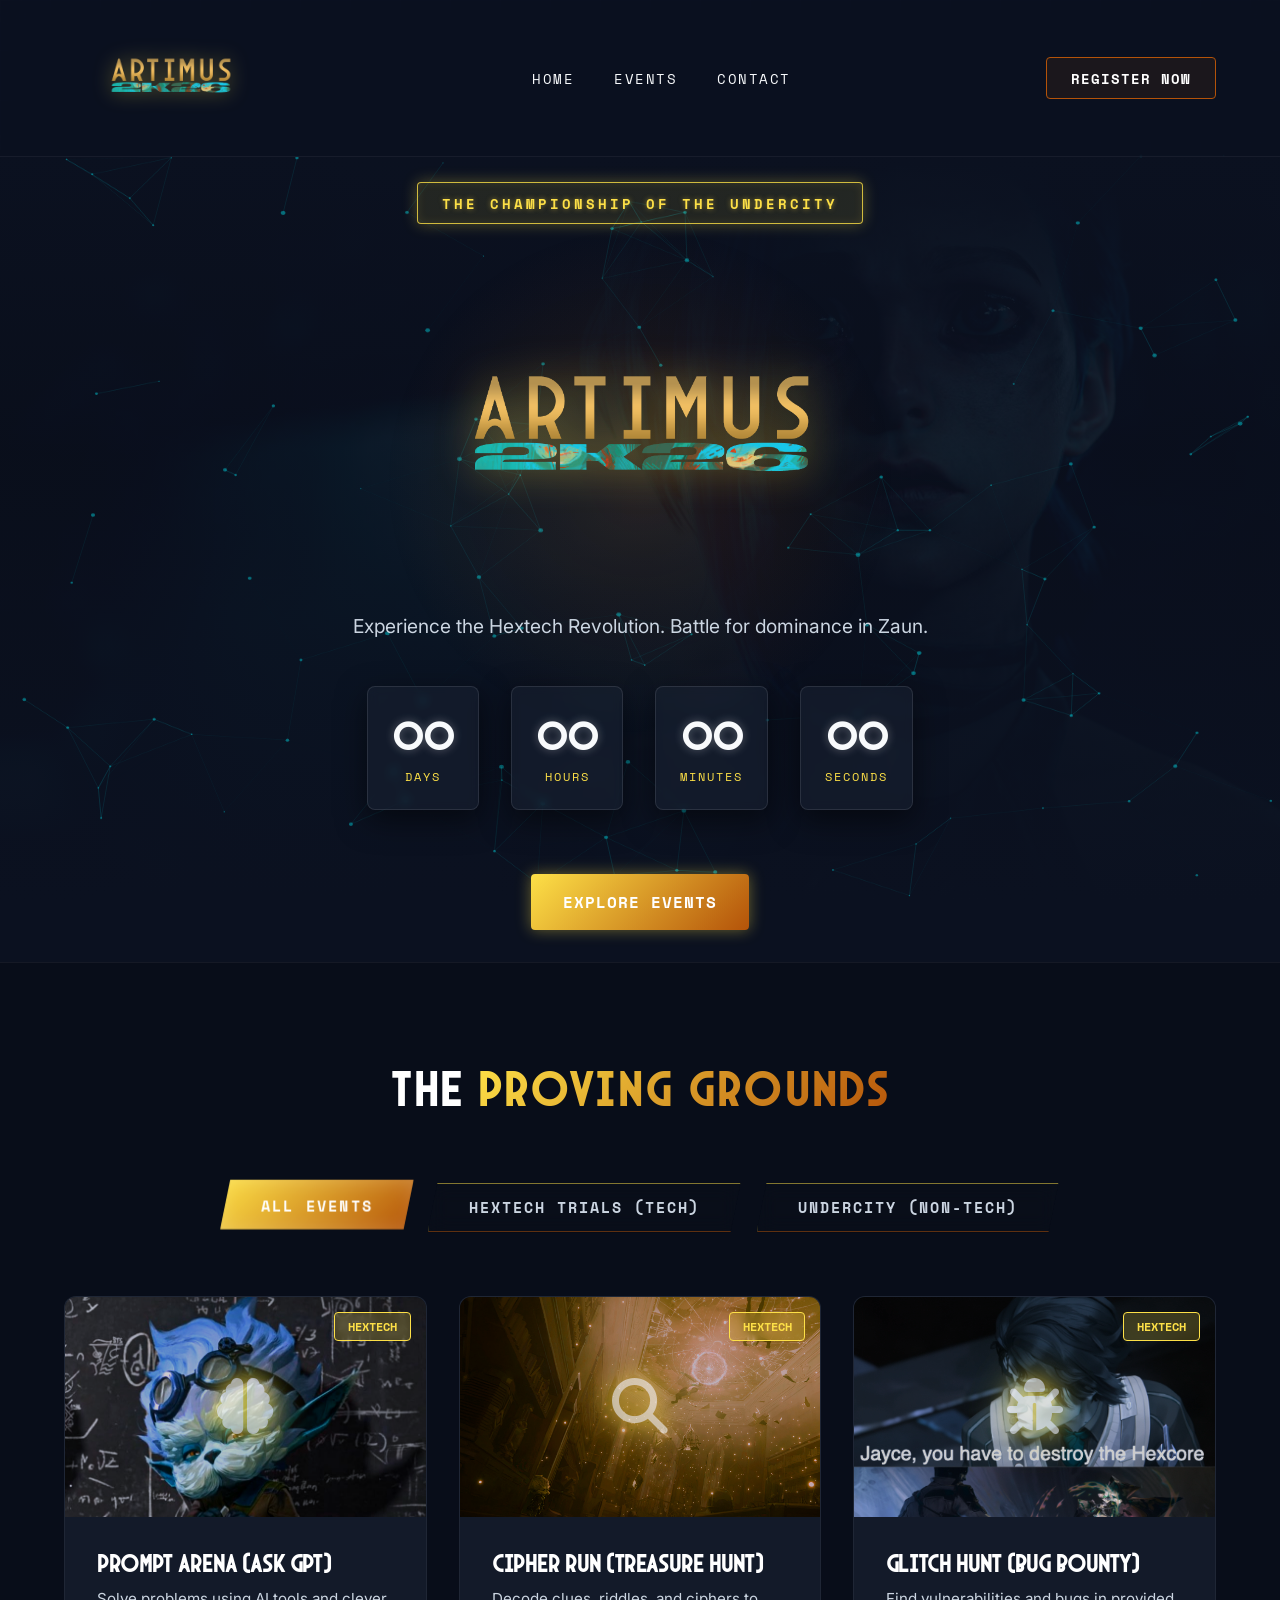
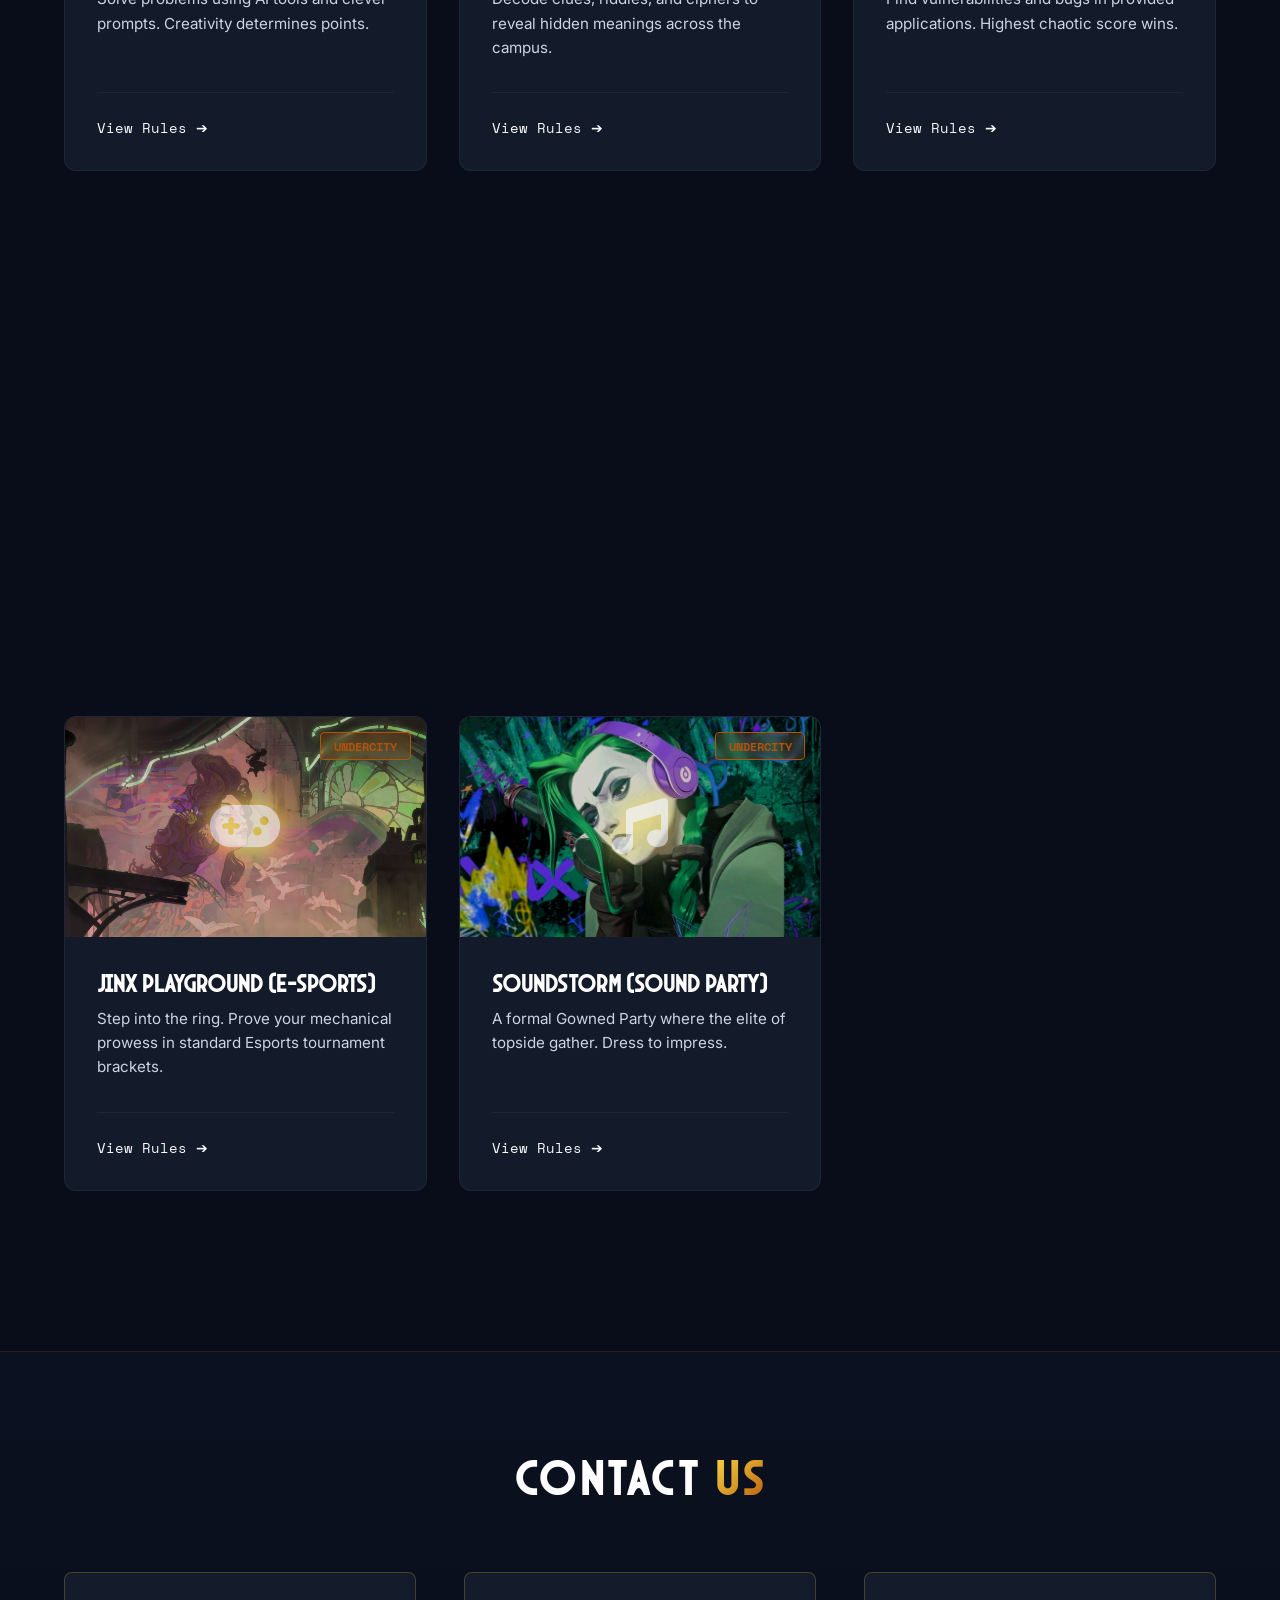
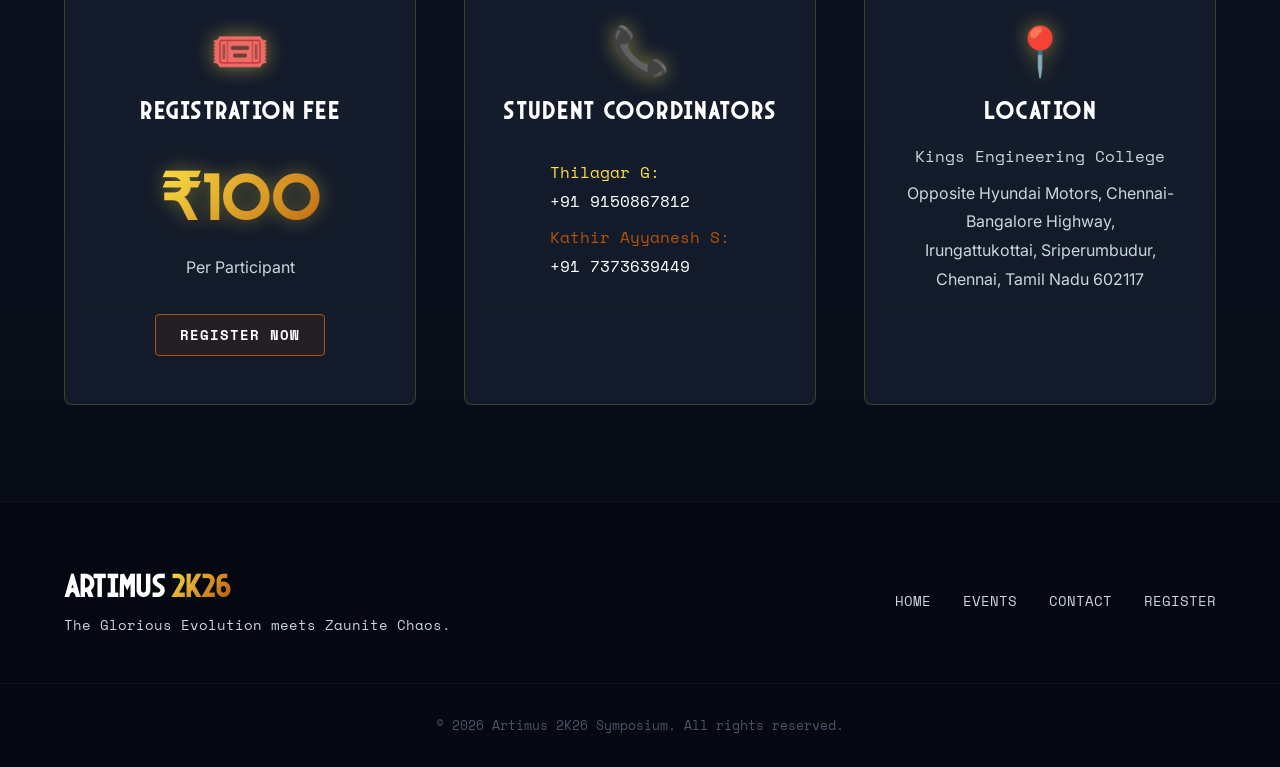
==== commit 762cd648: "Reorder contact section: Register, Coordinators, Location" ====
--- a/index.html
+++ b/index.html
@@ -250,29 +250,29 @@
             <h2 class="section-title text-center">CONTACT <span class="gradient-text">US</span></h2>
             <div class="contact-grid">
                 <div class="contact-card">
+                    <div class="contact-icon">🎟️</div>
+                    <h3>Registration Fee</h3>
+                    <div class="fee-amount gradient-text">₹100</div>
+                    <p>Per Participant</p>
+                    <a href="#register" class="neon-btn small-btn mt-4">Register Now</a>
+                </div>
+
+                <div class="contact-card">
+                    <div class="contact-icon">📞</div>
+                    <h3>Student Coordinators</h3>
+                    <div style="margin-top: 1rem; text-align: left; display: inline-block;">
+                        <p class="monospace-text" style="color: var(--neon-cyan); margin-bottom: 0.5rem; text-transform: capitalize;">Thilagar G: <br><span style="color: white;">+91 9150867812</span></p>
+                        <p class="monospace-text" style="color: var(--neon-pink); text-transform: capitalize;">Kathir Ayyanesh S: <br><span style="color: white;">+91 7373639449</span></p>
+                    </div>
+                </div>
+
+                <div class="contact-card">
                     <div class="contact-icon">📍</div>
                     <h3>Location</h3>
                     <p class="monospace-text">Kings Engineering College</p>
                     <p>Opposite Hyundai Motors, Chennai-Bangalore Highway,<br>
                         Irungattukottai, Sriperumbudur,<br>
                         Chennai, Tamil Nadu 602117</p>
-                </div>
-
-                <div class="contact-card">
-                    <div class="contact-icon">📞</div>
-                    <h3>Student Coordinators</h3>
-                    <div style="margin-top: 1rem; text-align: left; display: inline-block;">
-                        <p class="monospace-text" style="color: var(--neon-cyan); margin-bottom: 0.5rem; text-transform: capitalize;">Thilagar G: <br><span style="color: white;">+91 9150867812</span></p>
-                        <p class="monospace-text" style="color: var(--neon-pink); text-transform: capitalize;">Kathir Ayyanesh S: <br><span style="color: white;">+91 7373639449</span></p>
-                    </div>
-                </div>
-
-                <div class="contact-card">
-                    <div class="contact-icon">🎟️</div>
-                    <h3>Registration Fee</h3>
-                    <div class="fee-amount gradient-text">₹100</div>
-                    <p>Per Participant</p>
-                    <a href="#register" class="neon-btn small-btn mt-4">Register Now</a>
                 </div>
             </div>
         </div>
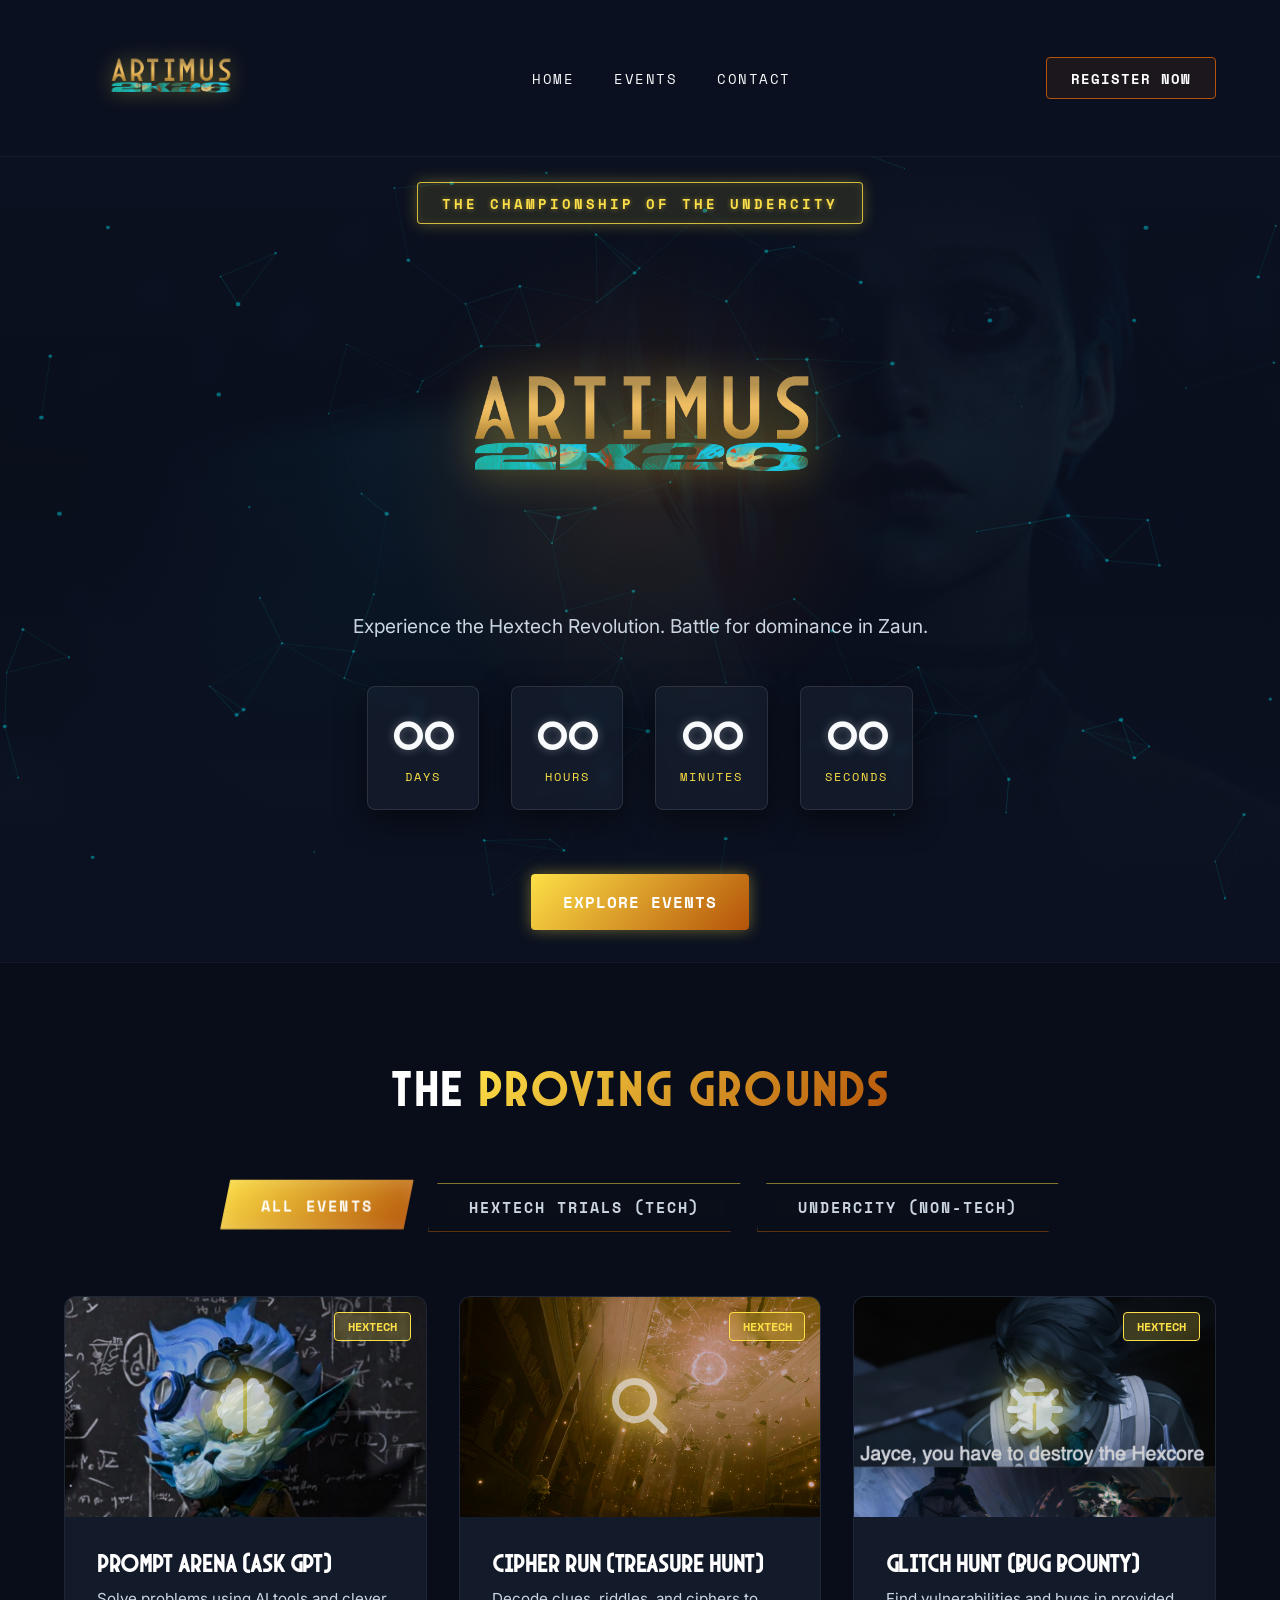
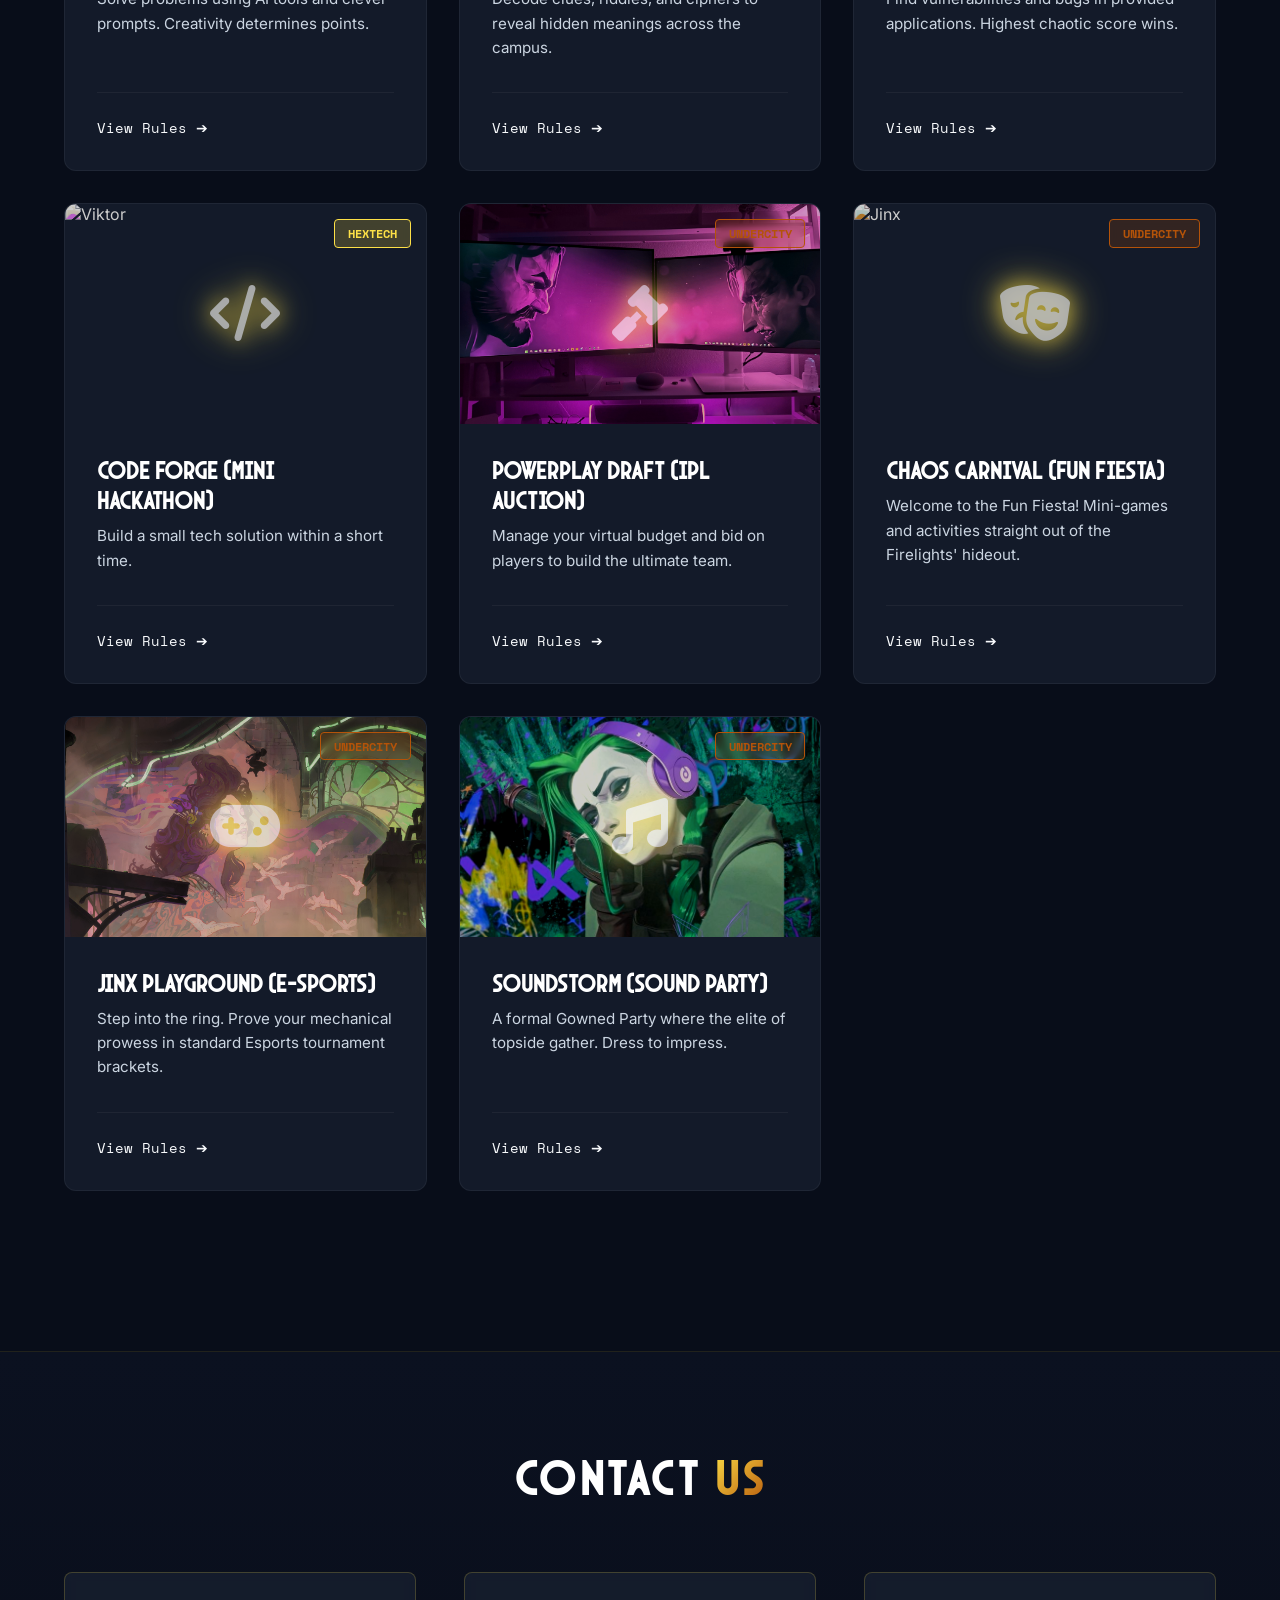
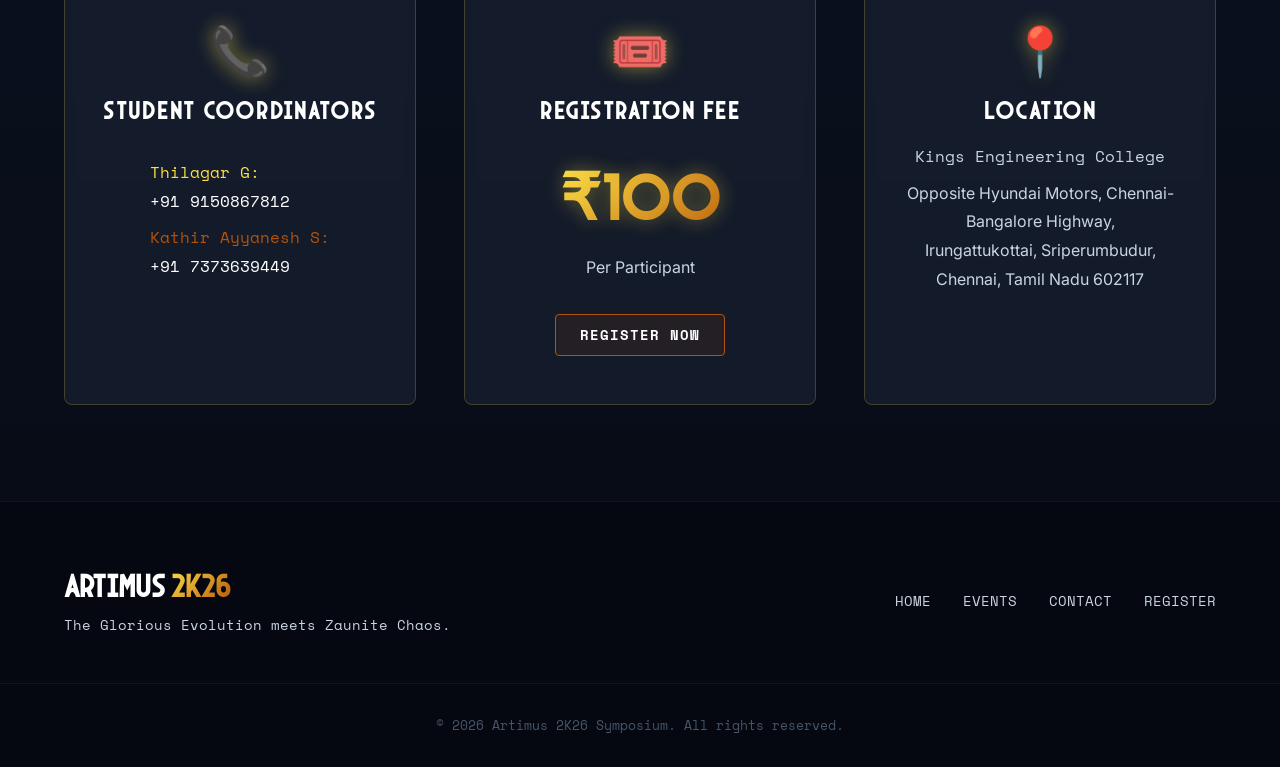
==== commit a565adec: "Reorder contact section: Coordinators, Register, Location" ====
--- a/index.html
+++ b/index.html
@@ -250,20 +250,20 @@
             <h2 class="section-title text-center">CONTACT <span class="gradient-text">US</span></h2>
             <div class="contact-grid">
                 <div class="contact-card">
+                    <div class="contact-icon">📞</div>
+                    <h3>Student Coordinators</h3>
+                    <div style="margin-top: 1rem; text-align: left; display: inline-block;">
+                        <p class="monospace-text" style="color: var(--neon-cyan); margin-bottom: 0.5rem; text-transform: capitalize;">Thilagar G: <br><span style="color: white;">+91 9150867812</span></p>
+                        <p class="monospace-text" style="color: var(--neon-pink); text-transform: capitalize;">Kathir Ayyanesh S: <br><span style="color: white;">+91 7373639449</span></p>
+                    </div>
+                </div>
+
+                <div class="contact-card">
                     <div class="contact-icon">🎟️</div>
                     <h3>Registration Fee</h3>
                     <div class="fee-amount gradient-text">₹100</div>
                     <p>Per Participant</p>
                     <a href="#register" class="neon-btn small-btn mt-4">Register Now</a>
-                </div>
-
-                <div class="contact-card">
-                    <div class="contact-icon">📞</div>
-                    <h3>Student Coordinators</h3>
-                    <div style="margin-top: 1rem; text-align: left; display: inline-block;">
-                        <p class="monospace-text" style="color: var(--neon-cyan); margin-bottom: 0.5rem; text-transform: capitalize;">Thilagar G: <br><span style="color: white;">+91 9150867812</span></p>
-                        <p class="monospace-text" style="color: var(--neon-pink); text-transform: capitalize;">Kathir Ayyanesh S: <br><span style="color: white;">+91 7373639449</span></p>
-                    </div>
                 </div>
 
                 <div class="contact-card">
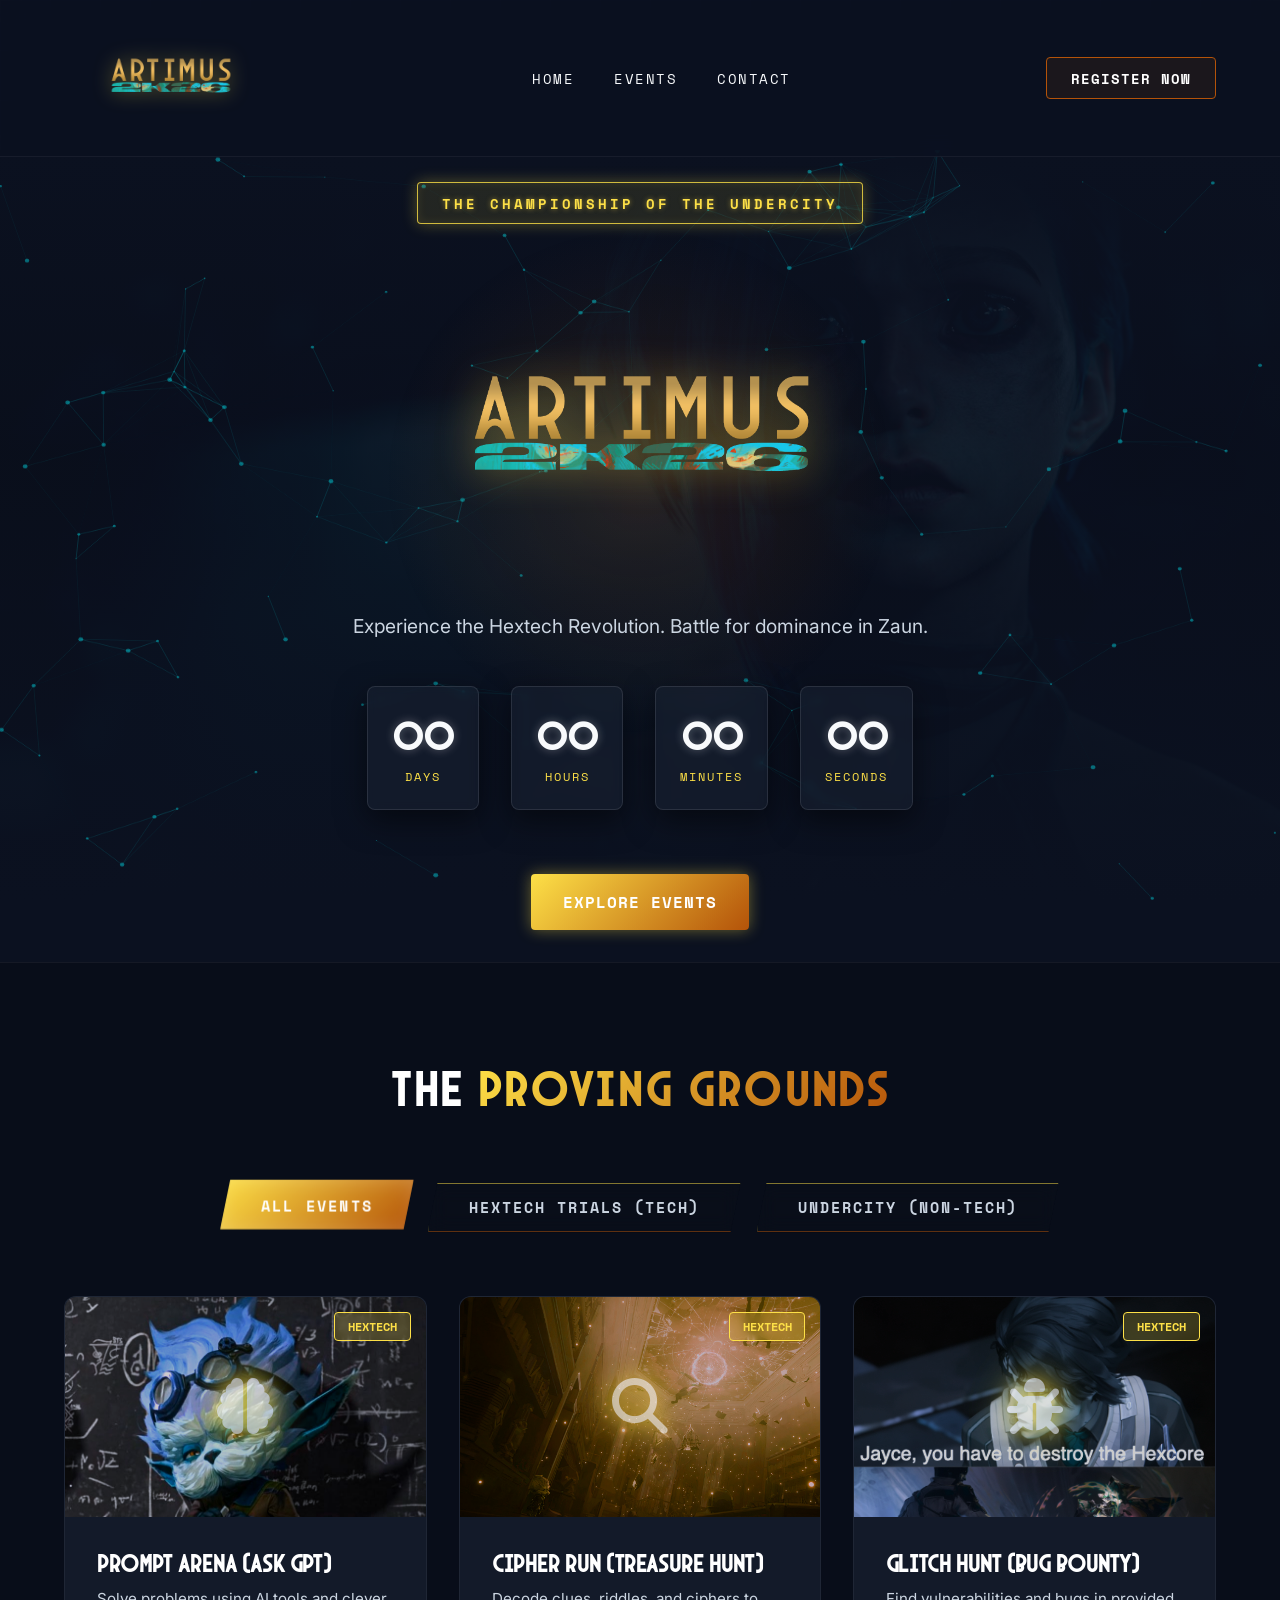
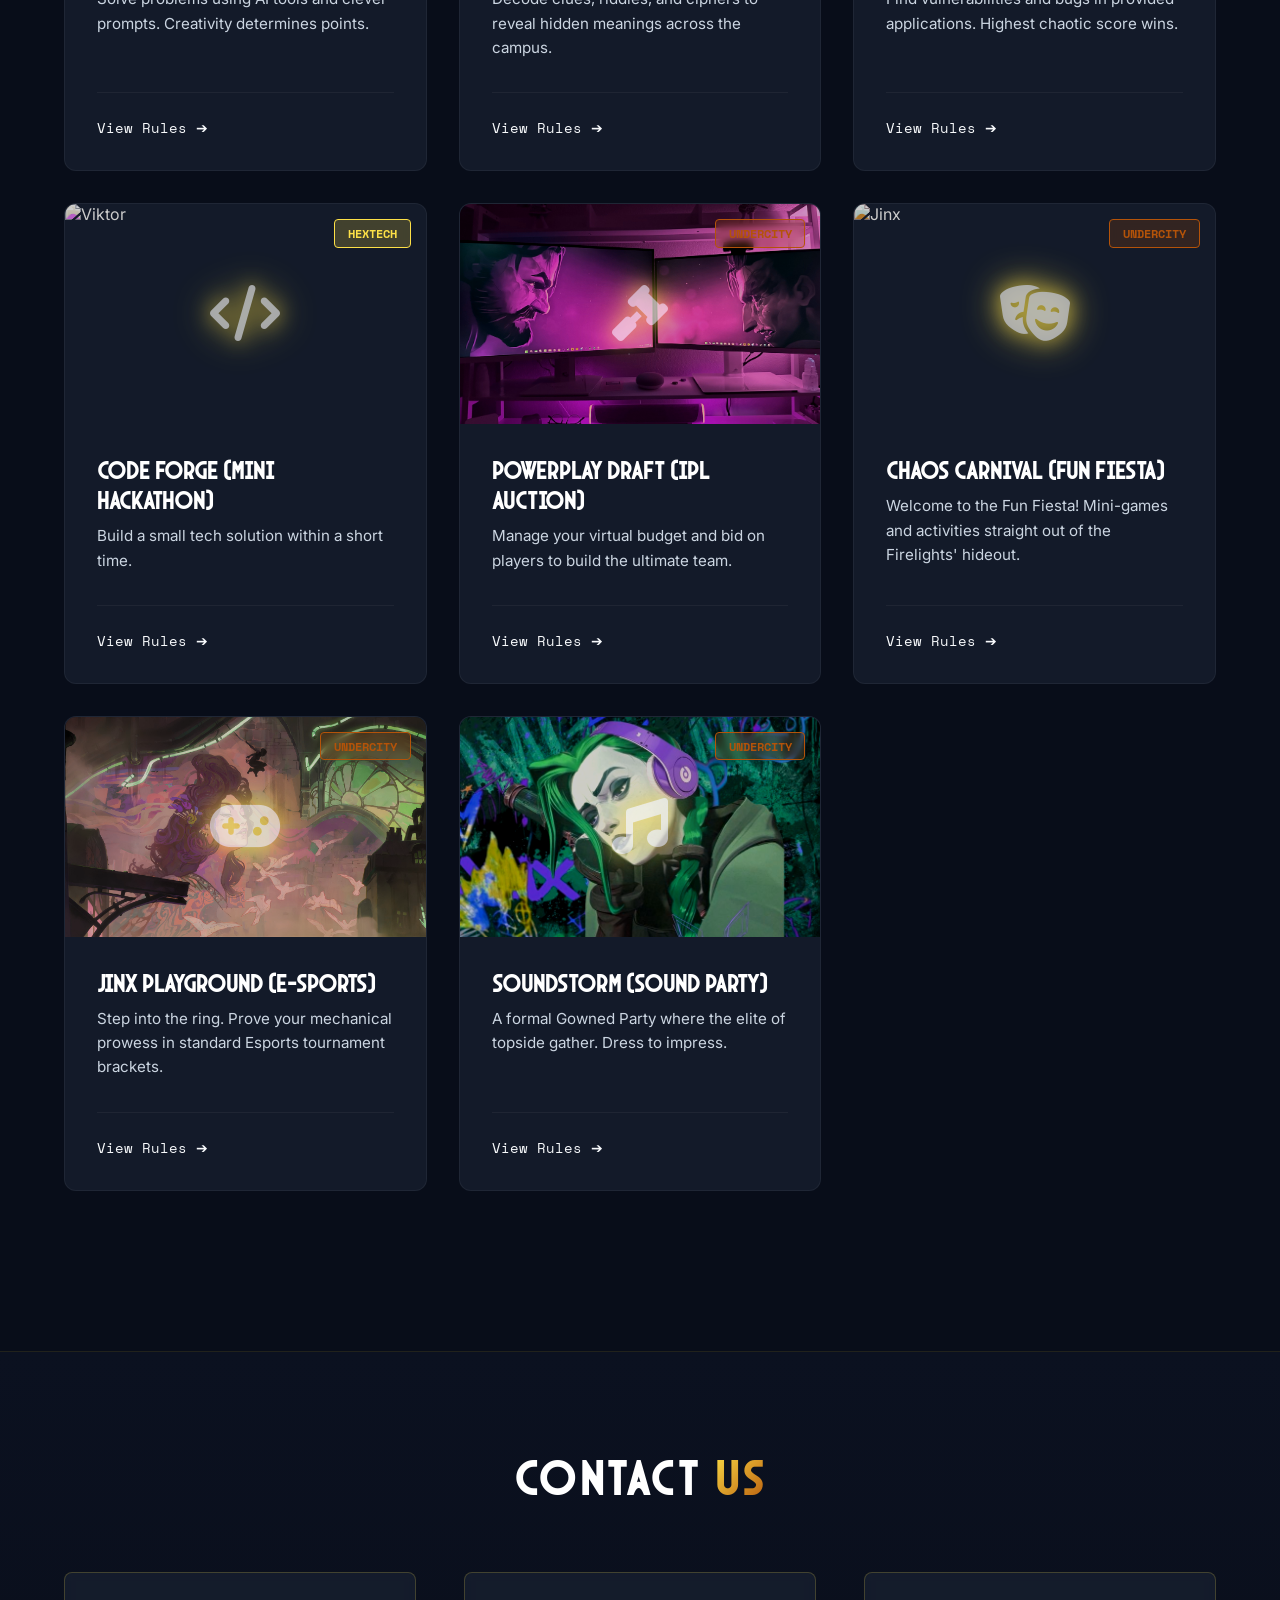
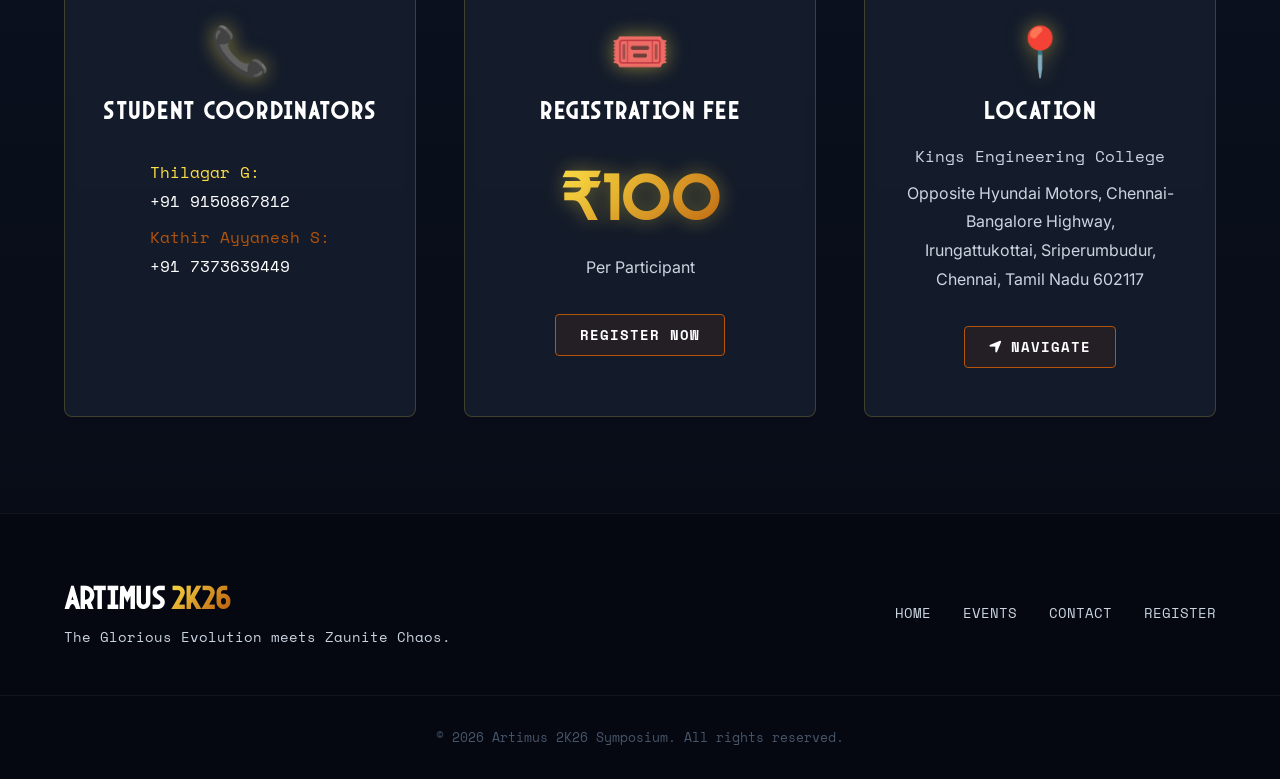
==== commit 64ffcba7: "Add navigate button to Location contact card with map intent" ====
--- a/index.html
+++ b/index.html
@@ -273,6 +273,7 @@
                     <p>Opposite Hyundai Motors, Chennai-Bangalore Highway,<br>
                         Irungattukottai, Sriperumbudur,<br>
                         Chennai, Tamil Nadu 602117</p>
+                    <a href="https://maps.app.goo.gl/3EvZtA5dvLBTrhvF7" target="_blank" class="neon-btn small-btn mt-4"><i class="fa-solid fa-location-arrow" style="margin-right: 8px;"></i>Navigate</a>
                 </div>
             </div>
         </div>
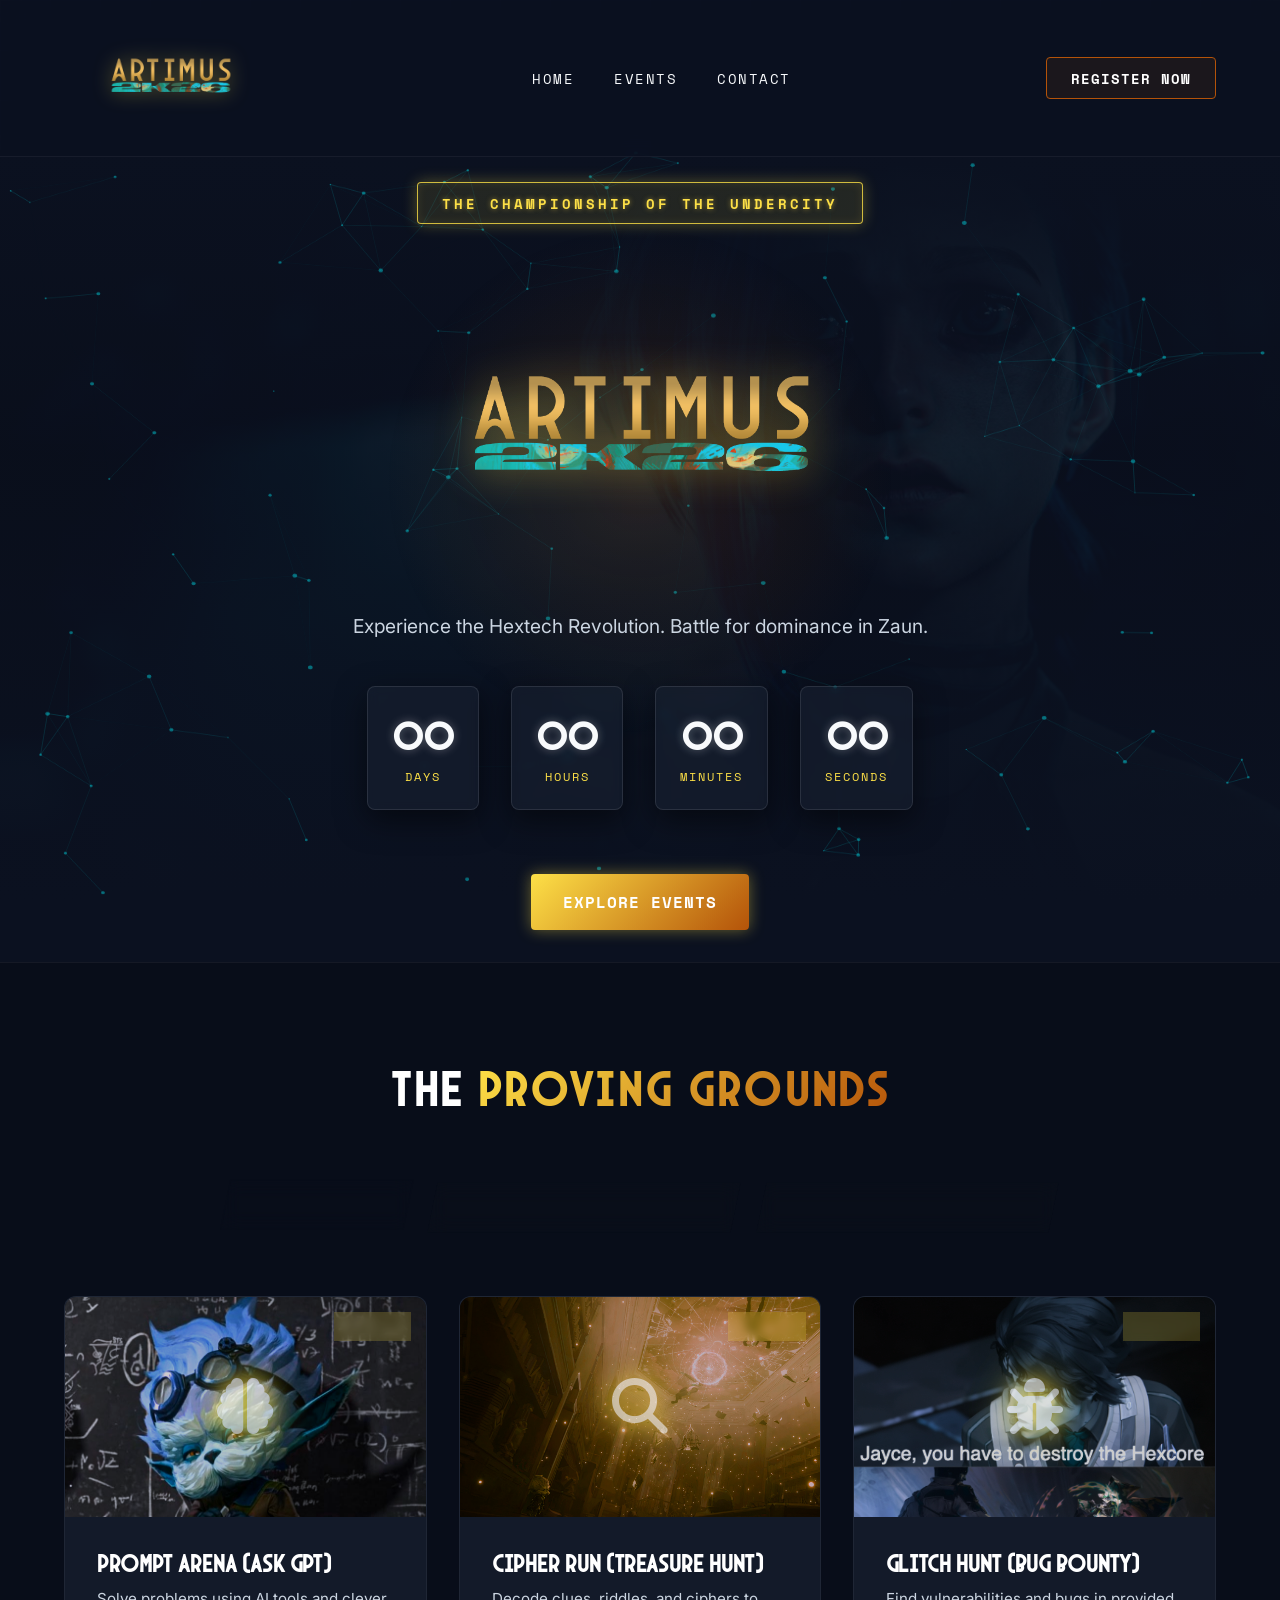
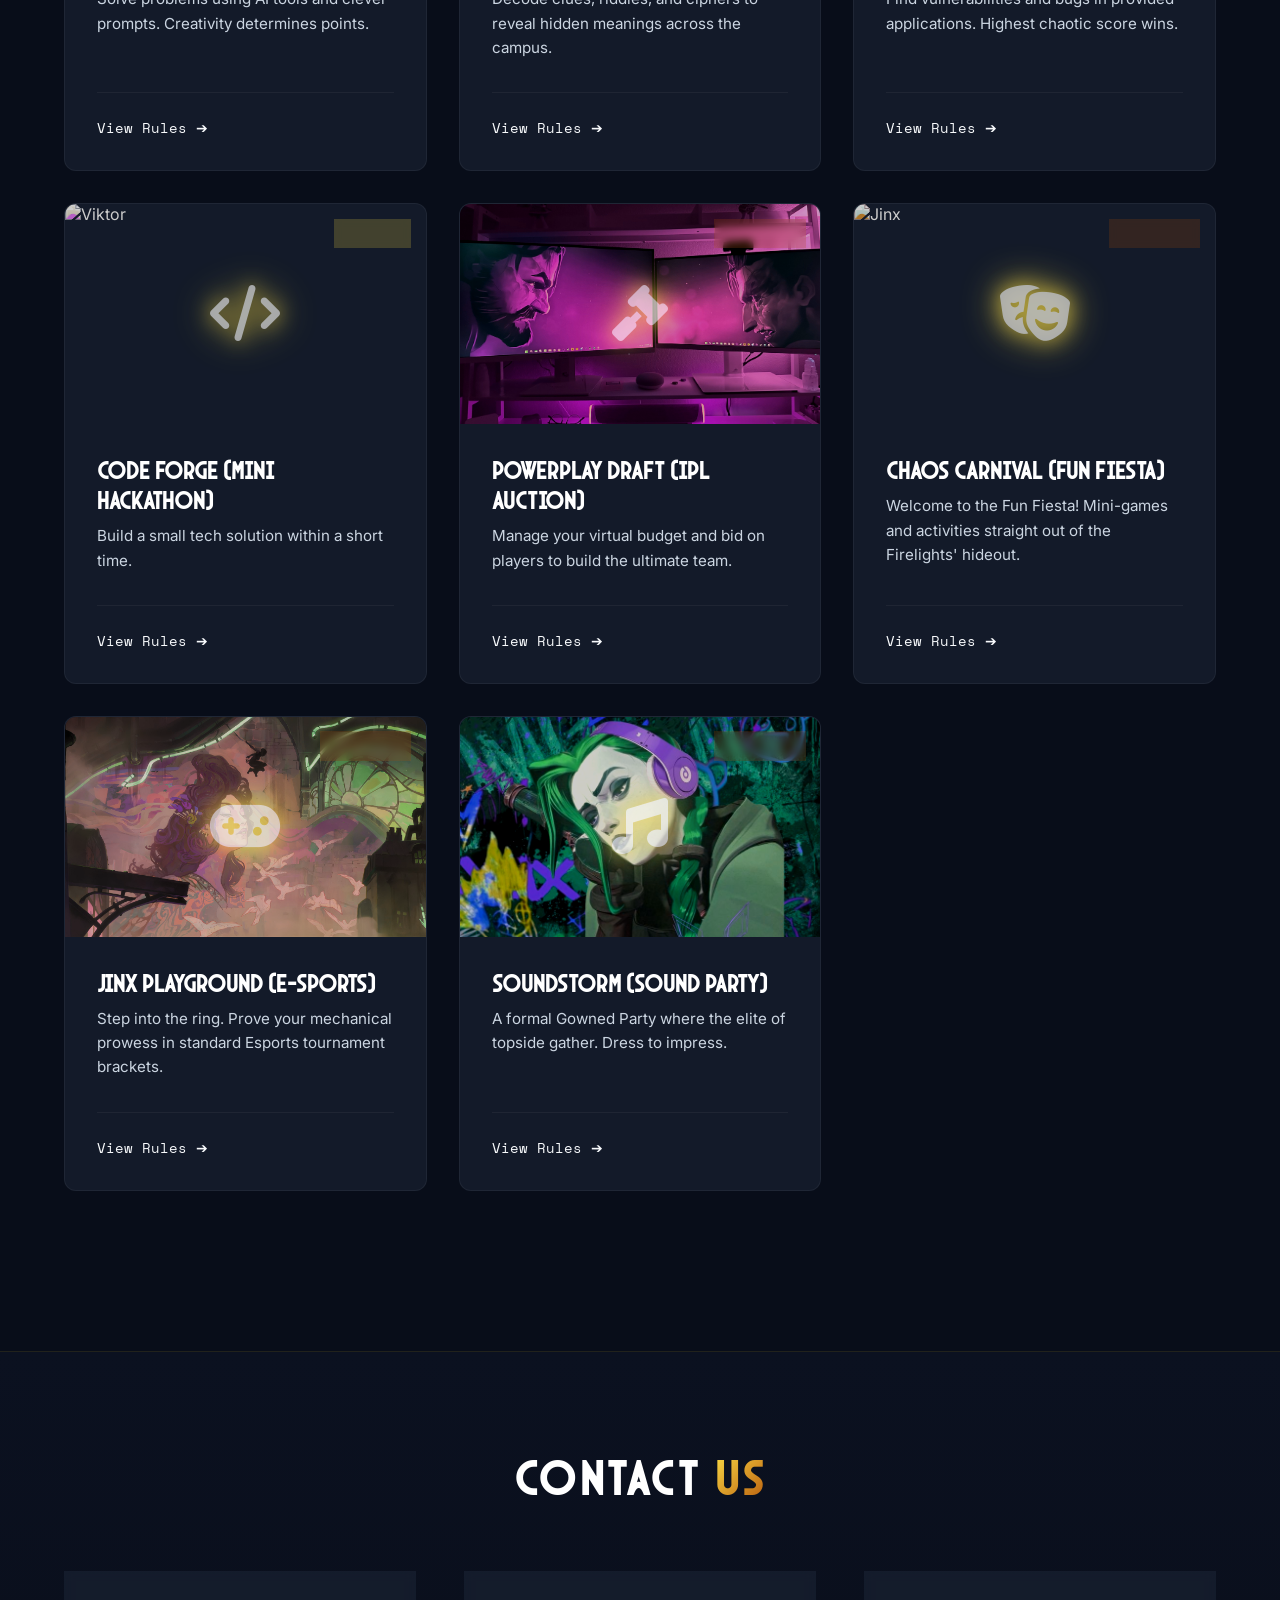
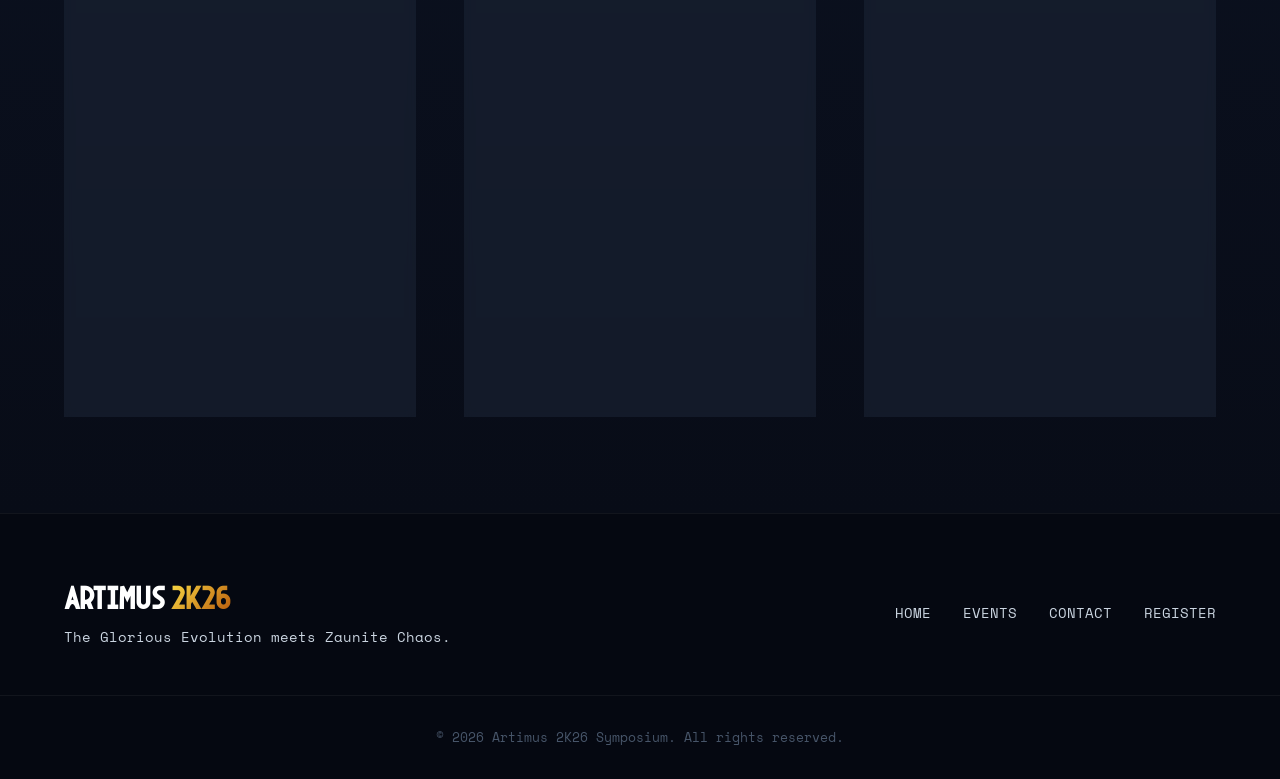
==== commit b399d750: "Add click-to-call phone icons next to coordinator numbers" ====
--- a/index.html
+++ b/index.html
@@ -253,8 +253,14 @@
                     <div class="contact-icon">📞</div>
                     <h3>Student Coordinators</h3>
                     <div style="margin-top: 1rem; text-align: left; display: inline-block;">
-                        <p class="monospace-text" style="color: var(--neon-cyan); margin-bottom: 0.5rem; text-transform: capitalize;">Thilagar G: <br><span style="color: white;">+91 9150867812</span></p>
-                        <p class="monospace-text" style="color: var(--neon-pink); text-transform: capitalize;">Kathir Ayyanesh S: <br><span style="color: white;">+91 7373639449</span></p>
+                        <p class="monospace-text" style="color: var(--neon-cyan); margin-bottom: 0.5rem; text-transform: capitalize;">Thilagar G: <br>
+                            <span style="color: white;">+91 9150867812</span>
+                            <a href="tel:+919150867812" style="color: var(--gold-primary); margin-left: 10px; text-decoration: none; font-size: 1.1rem; transition: text-shadow 0.3s;" onmouseover="this.style.textShadow='0 0 10px var(--gold-primary)'" onmouseout="this.style.textShadow='none'"><i class="fa-solid fa-phone"></i></a>
+                        </p>
+                        <p class="monospace-text" style="color: var(--neon-pink); text-transform: capitalize;">Kathir Ayyanesh S: <br>
+                            <span style="color: white;">+91 7373639449</span>
+                            <a href="tel:+917373639449" style="color: var(--gold-primary); margin-left: 10px; text-decoration: none; font-size: 1.1rem; transition: text-shadow 0.3s;" onmouseover="this.style.textShadow='0 0 10px var(--gold-primary)'" onmouseout="this.style.textShadow='none'"><i class="fa-solid fa-phone"></i></a>
+                        </p>
                     </div>
                 </div>
 
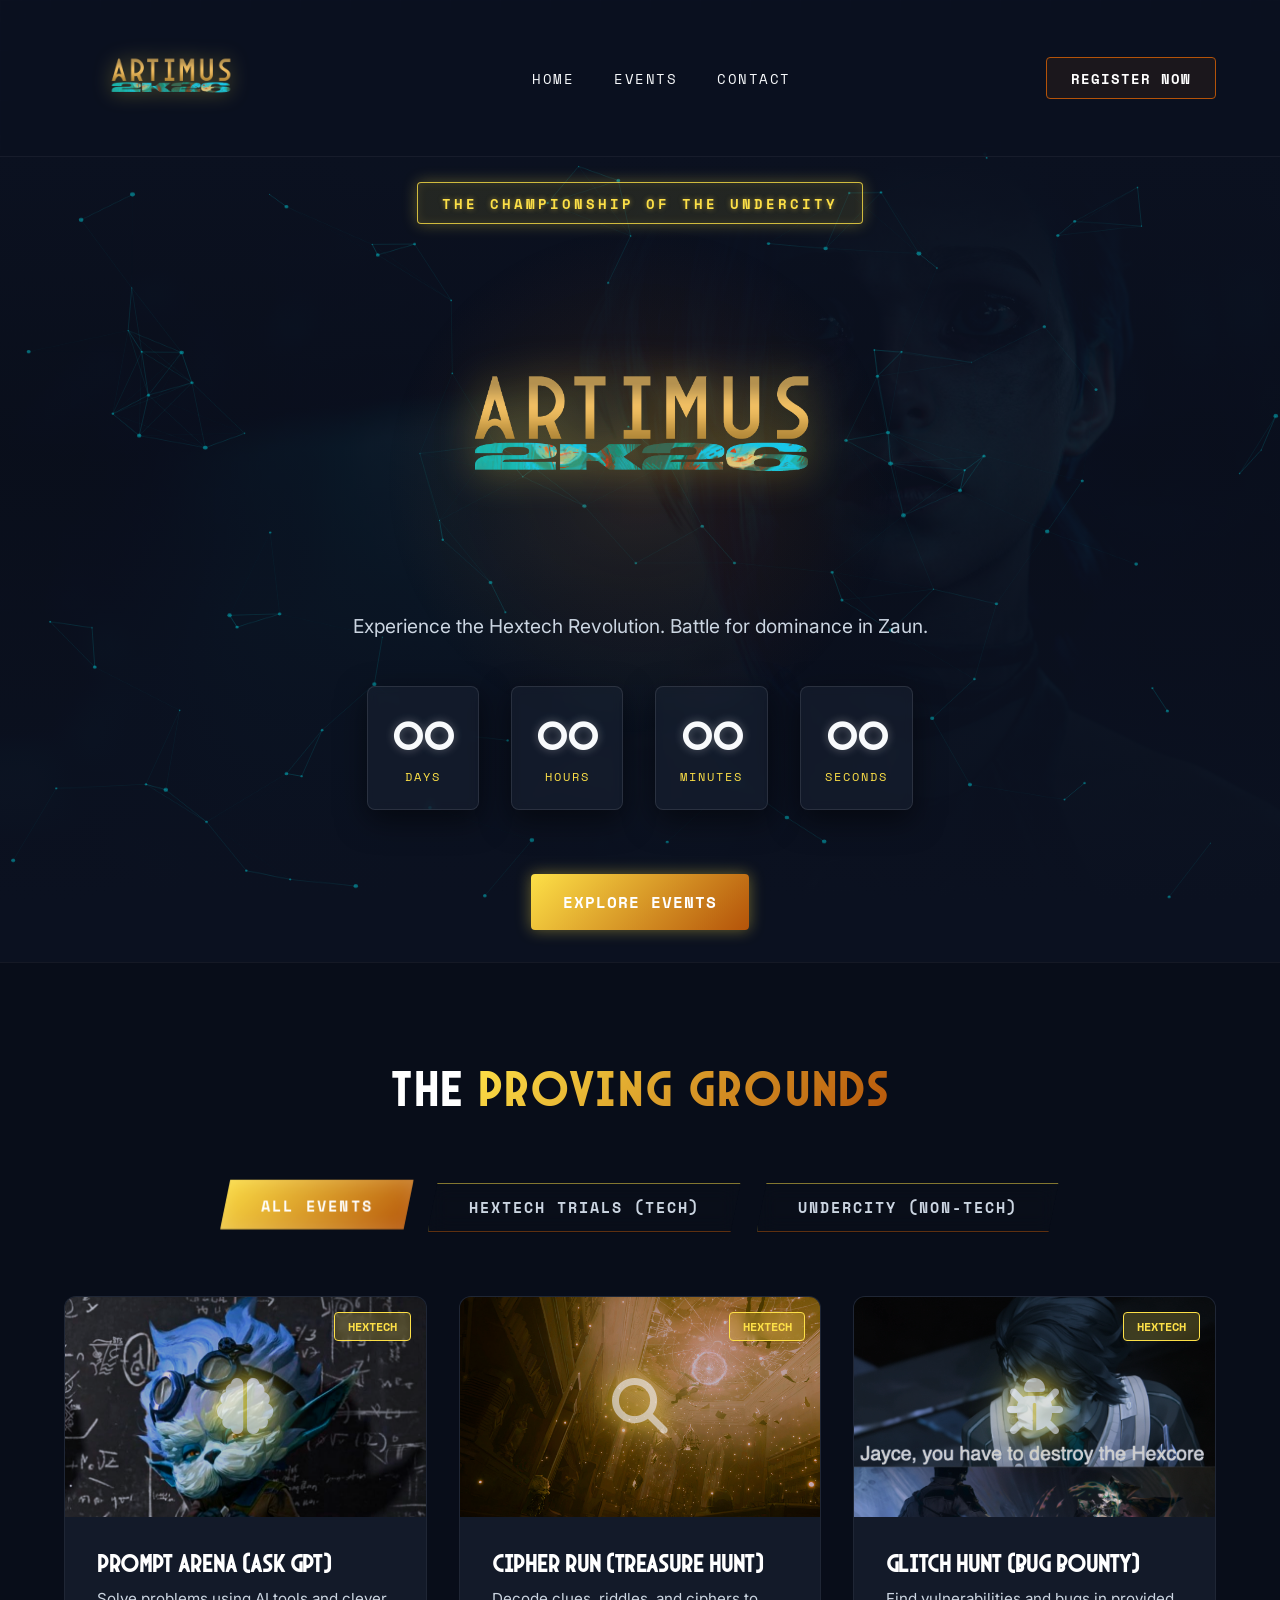
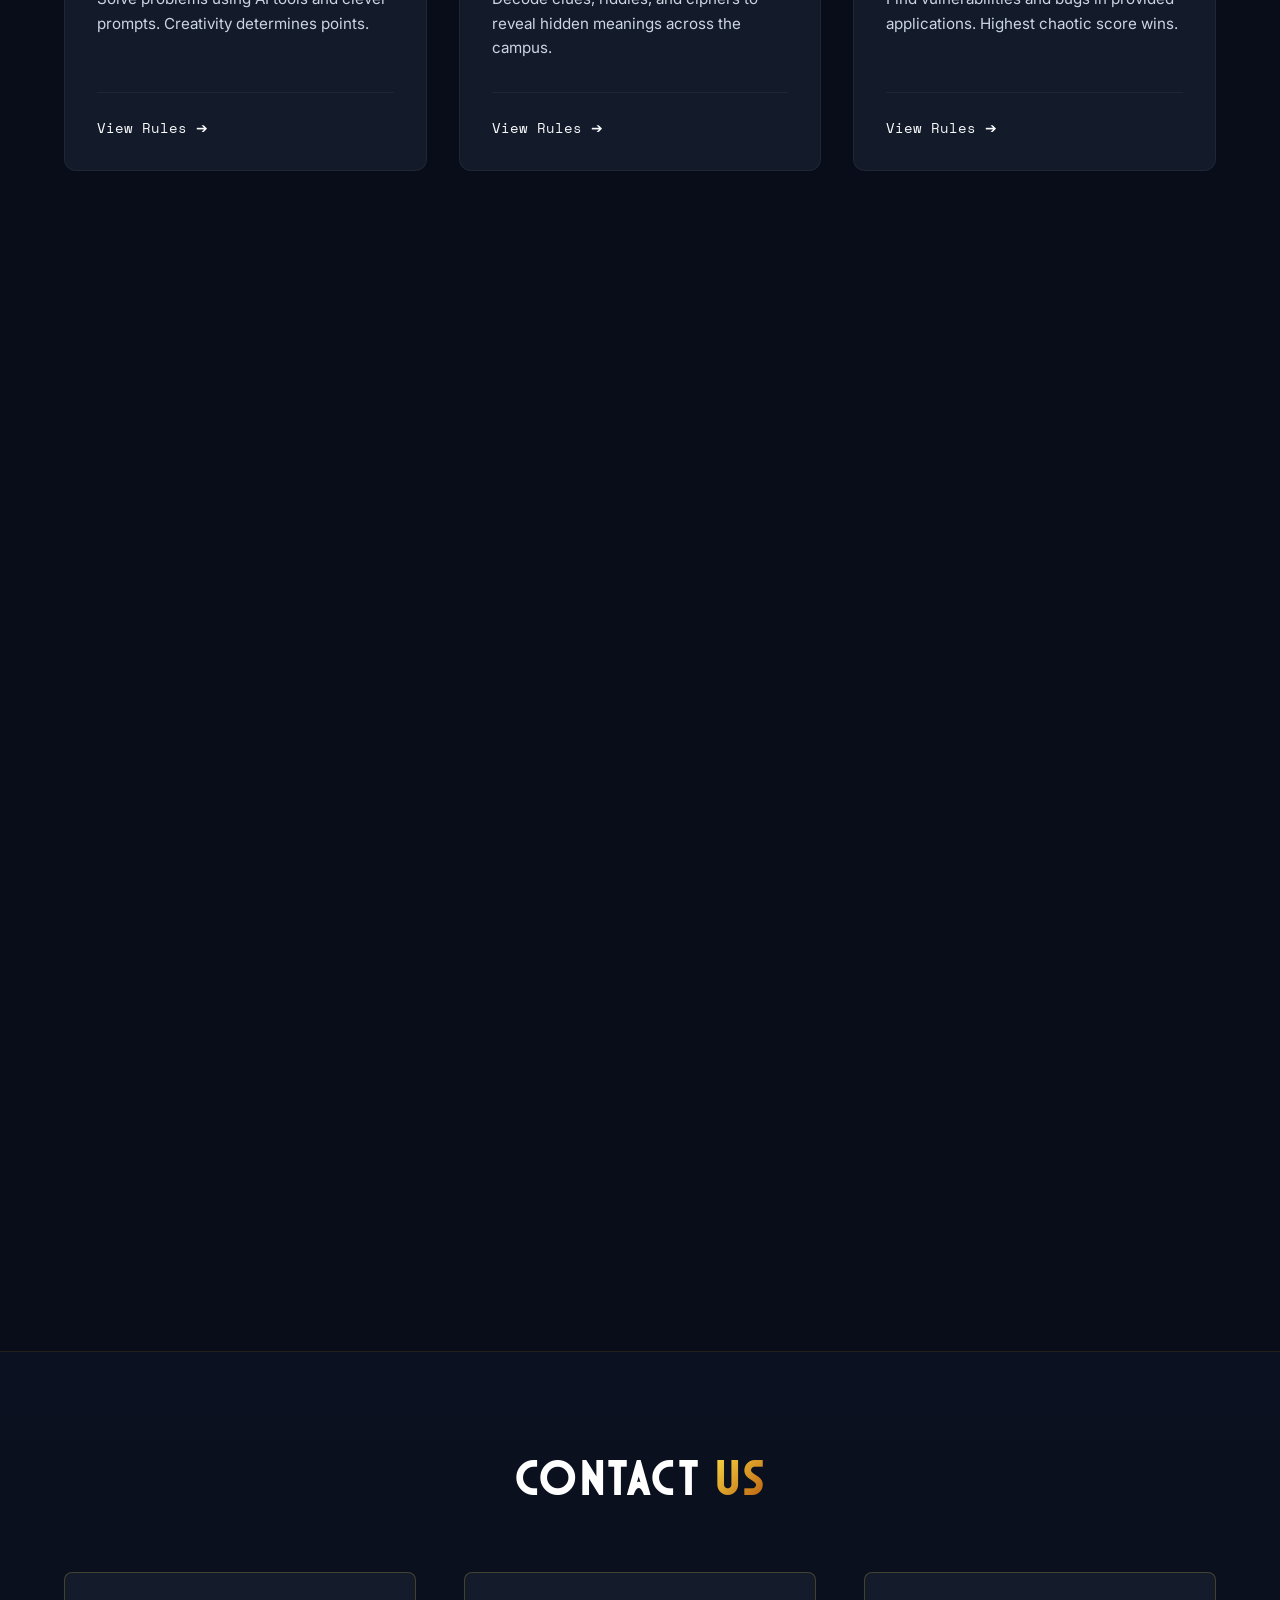
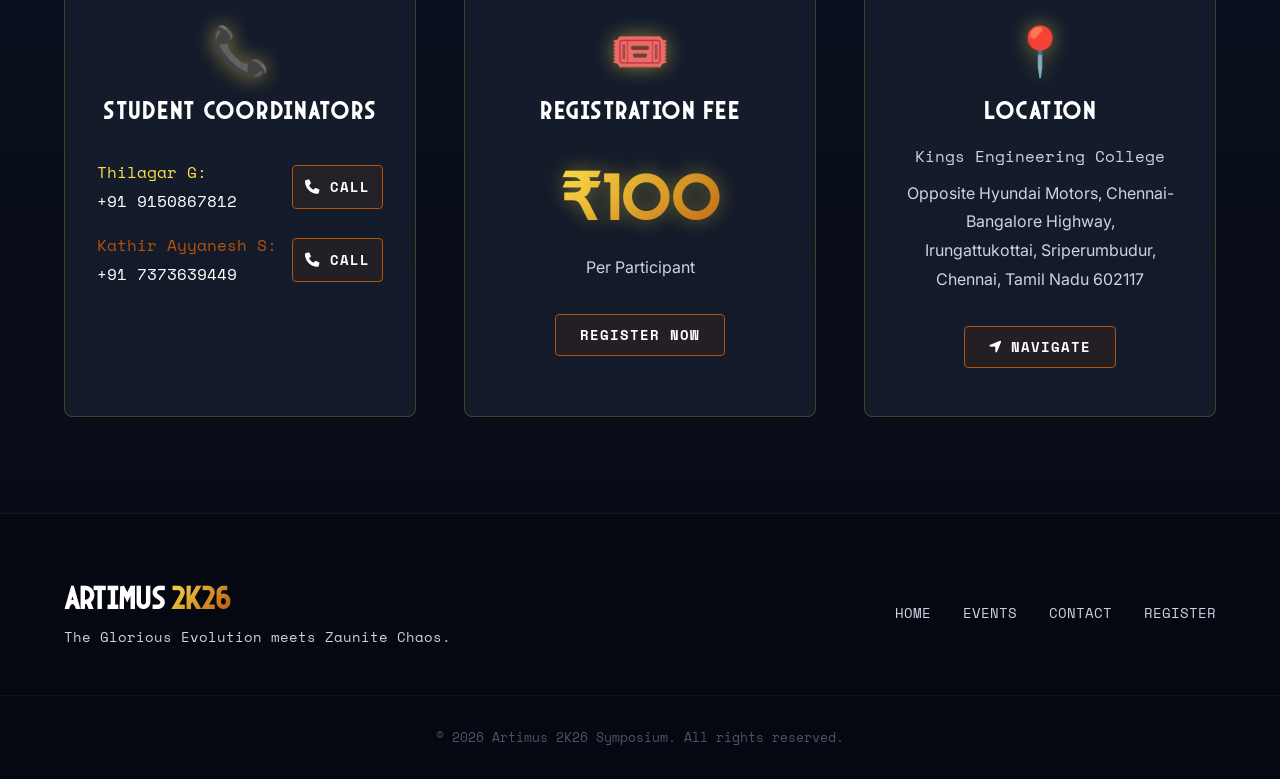
==== commit f4c9a6c3: "Highlight click-to-call phone icons as prominent neon buttons" ====
--- a/index.html
+++ b/index.html
@@ -253,13 +253,13 @@
                     <div class="contact-icon">📞</div>
                     <h3>Student Coordinators</h3>
                     <div style="margin-top: 1rem; text-align: left; display: inline-block;">
-                        <p class="monospace-text" style="color: var(--neon-cyan); margin-bottom: 0.5rem; text-transform: capitalize;">Thilagar G: <br>
-                            <span style="color: white;">+91 9150867812</span>
-                            <a href="tel:+919150867812" style="color: var(--gold-primary); margin-left: 10px; text-decoration: none; font-size: 1.1rem; transition: text-shadow 0.3s;" onmouseover="this.style.textShadow='0 0 10px var(--gold-primary)'" onmouseout="this.style.textShadow='none'"><i class="fa-solid fa-phone"></i></a>
+                        <p class="monospace-text" style="color: var(--neon-cyan); margin-bottom: 0.5rem; text-transform: capitalize; display: flex; align-items: center; justify-content: space-between; gap: 15px;">
+                            <span>Thilagar G: <br><span style="color: white;">+91 9150867812</span></span>
+                            <a href="tel:+919150867812" class="neon-btn small-btn" style="padding: 8px 12px; min-width: auto;"><i class="fa-solid fa-phone"></i> Call</a>
                         </p>
-                        <p class="monospace-text" style="color: var(--neon-pink); text-transform: capitalize;">Kathir Ayyanesh S: <br>
-                            <span style="color: white;">+91 7373639449</span>
-                            <a href="tel:+917373639449" style="color: var(--gold-primary); margin-left: 10px; text-decoration: none; font-size: 1.1rem; transition: text-shadow 0.3s;" onmouseover="this.style.textShadow='0 0 10px var(--gold-primary)'" onmouseout="this.style.textShadow='none'"><i class="fa-solid fa-phone"></i></a>
+                        <p class="monospace-text" style="color: var(--neon-pink); text-transform: capitalize; display: flex; align-items: center; justify-content: space-between; gap: 15px; margin-top: 1rem;">
+                            <span>Kathir Ayyanesh S: <br><span style="color: white;">+91 7373639449</span></span>
+                            <a href="tel:+917373639449" class="neon-btn small-btn" style="padding: 8px 12px; min-width: auto;"><i class="fa-solid fa-phone"></i> Call</a>
                         </p>
                     </div>
                 </div>
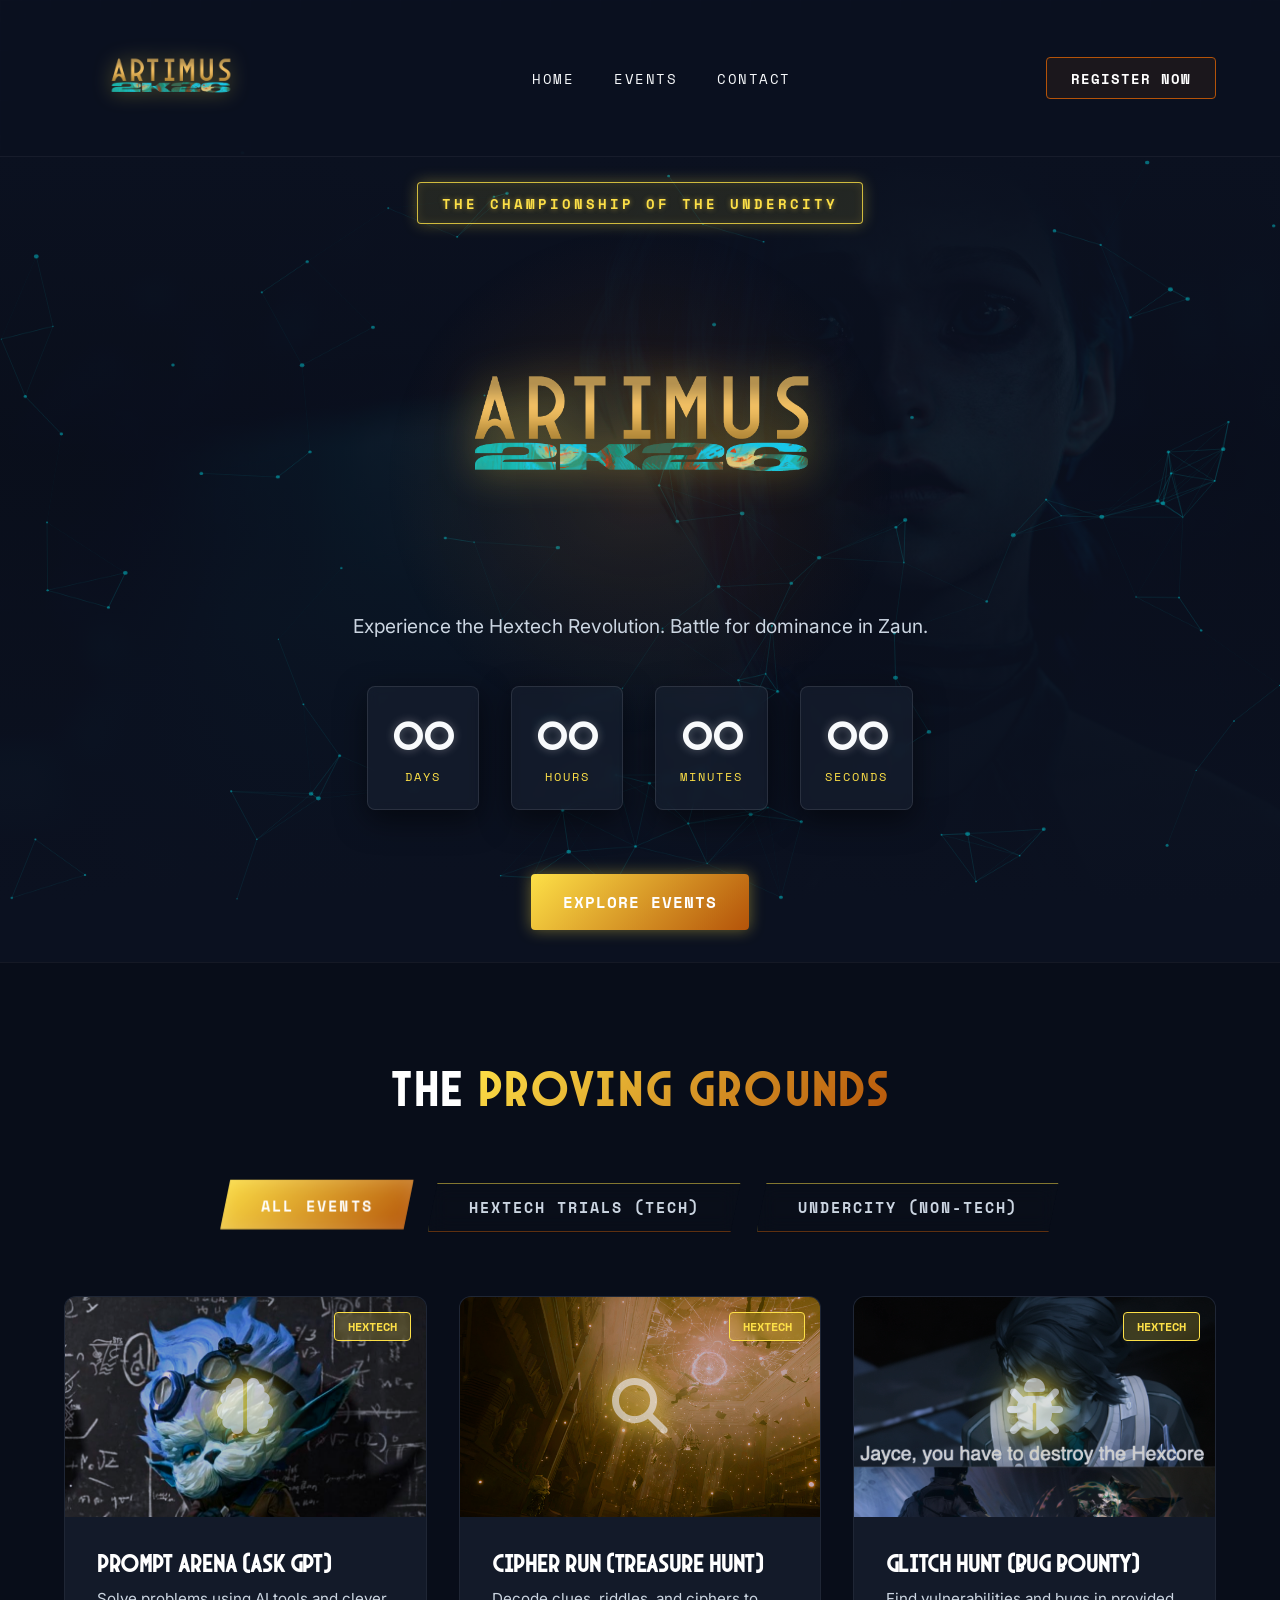
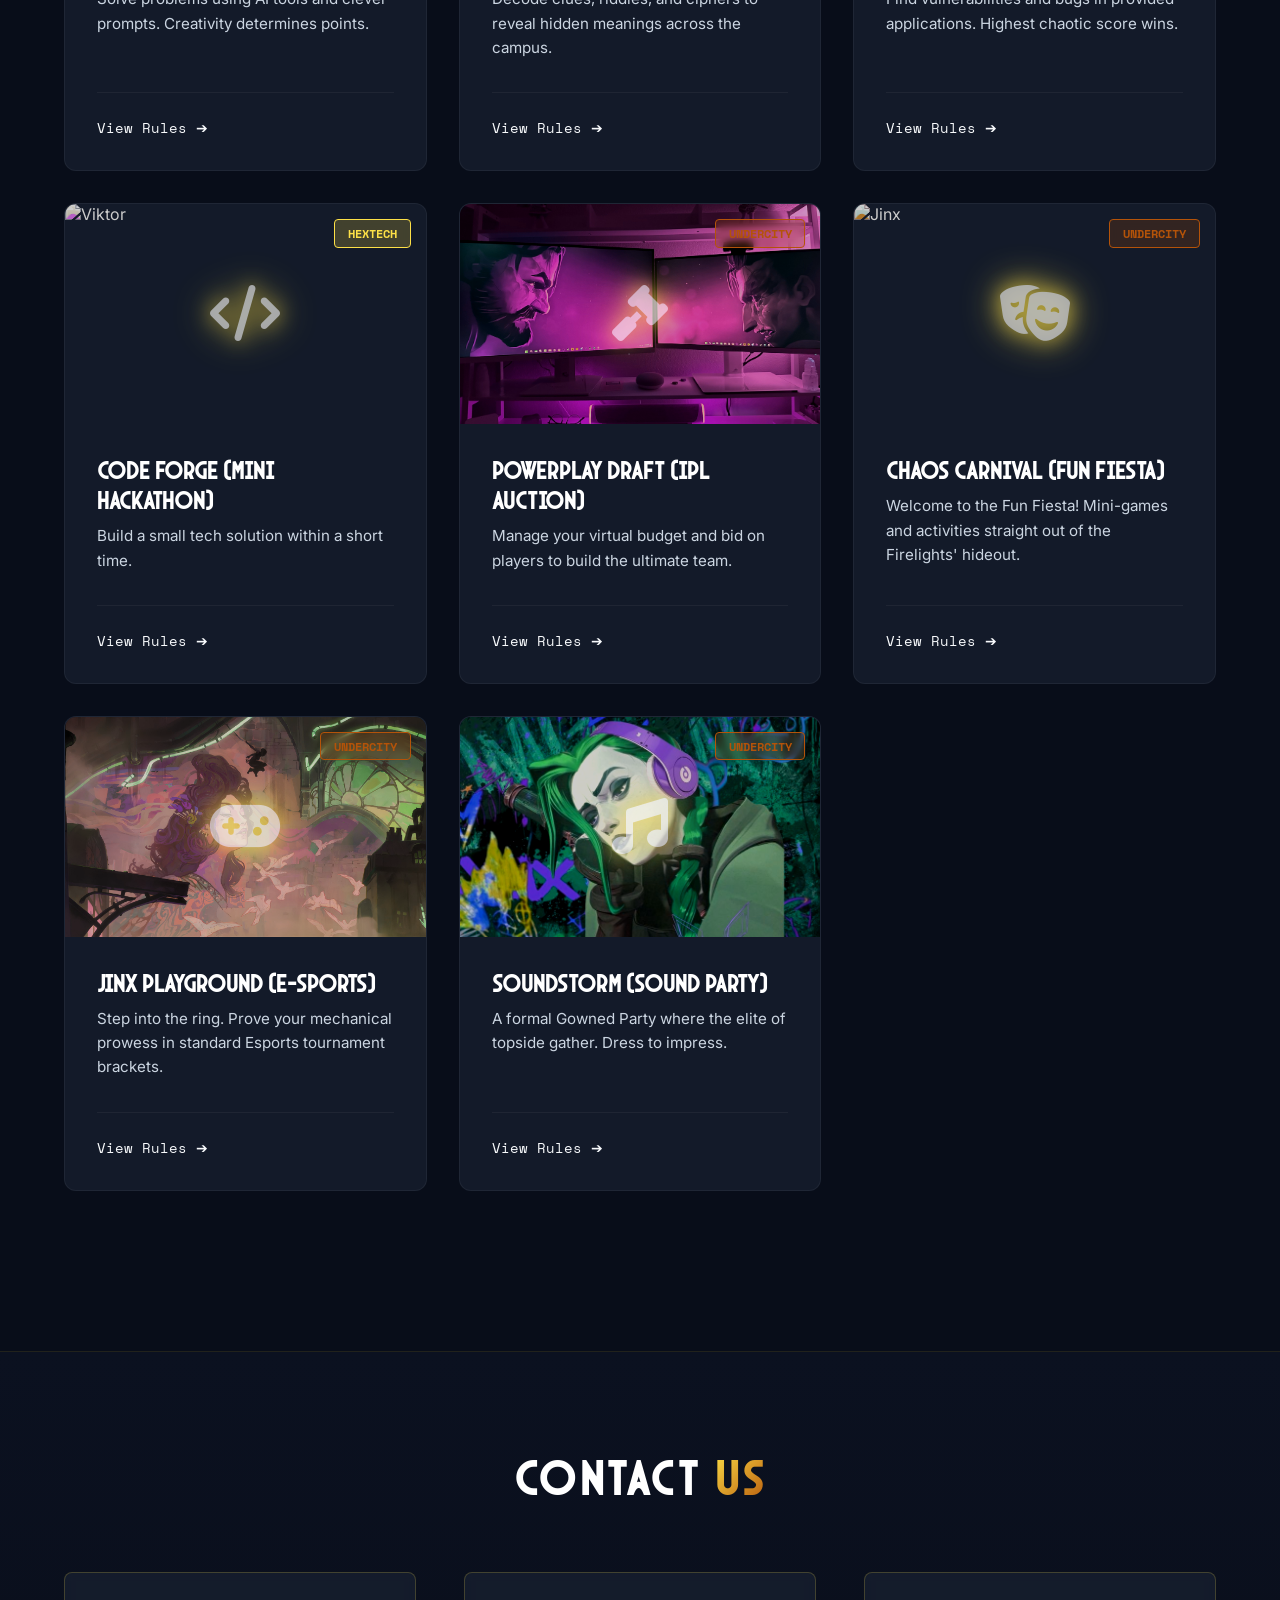
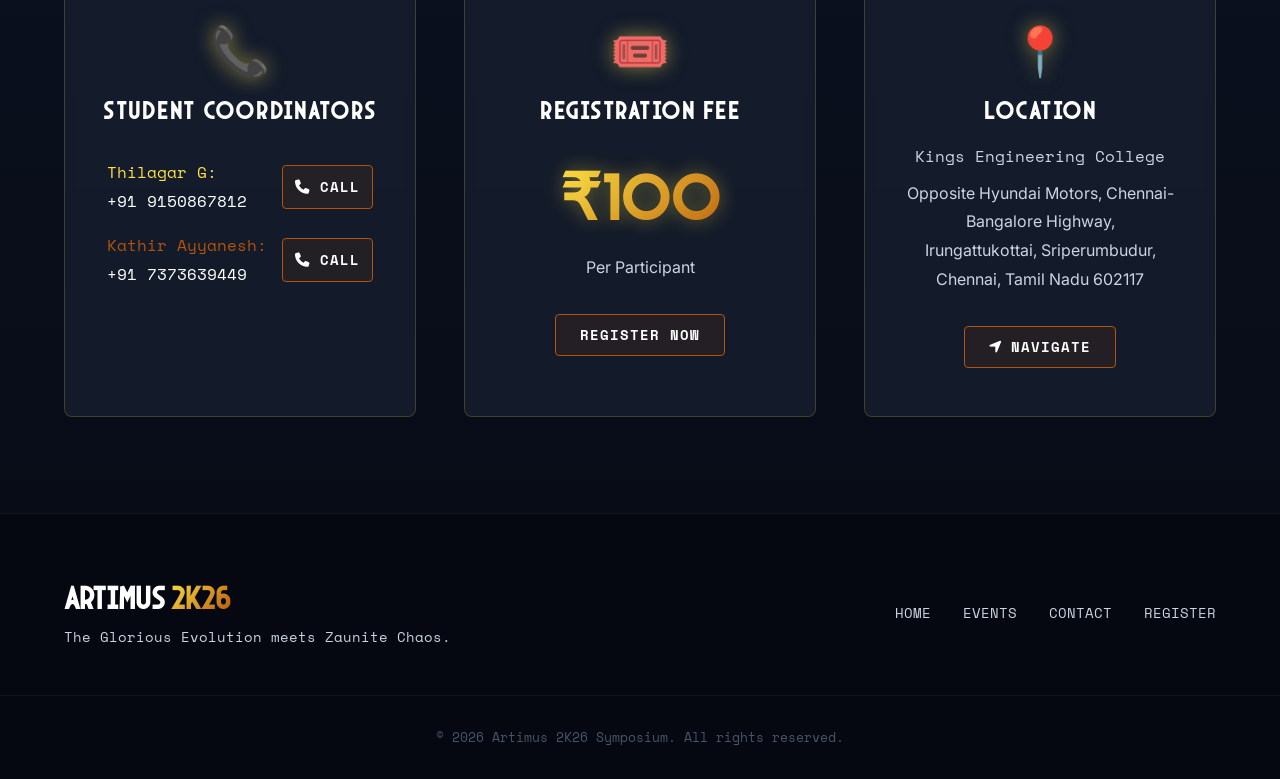
==== commit 149dfab9: "Remove Kathir Ayyanesh's initial from Contact section" ====
--- a/index.html
+++ b/index.html
@@ -258,7 +258,7 @@
                             <a href="tel:+919150867812" class="neon-btn small-btn" style="padding: 8px 12px; min-width: auto;"><i class="fa-solid fa-phone"></i> Call</a>
                         </p>
                         <p class="monospace-text" style="color: var(--neon-pink); text-transform: capitalize; display: flex; align-items: center; justify-content: space-between; gap: 15px; margin-top: 1rem;">
-                            <span>Kathir Ayyanesh S: <br><span style="color: white;">+91 7373639449</span></span>
+                            <span>Kathir Ayyanesh: <br><span style="color: white;">+91 7373639449</span></span>
                             <a href="tel:+917373639449" class="neon-btn small-btn" style="padding: 8px 12px; min-width: auto;"><i class="fa-solid fa-phone"></i> Call</a>
                         </p>
                     </div>
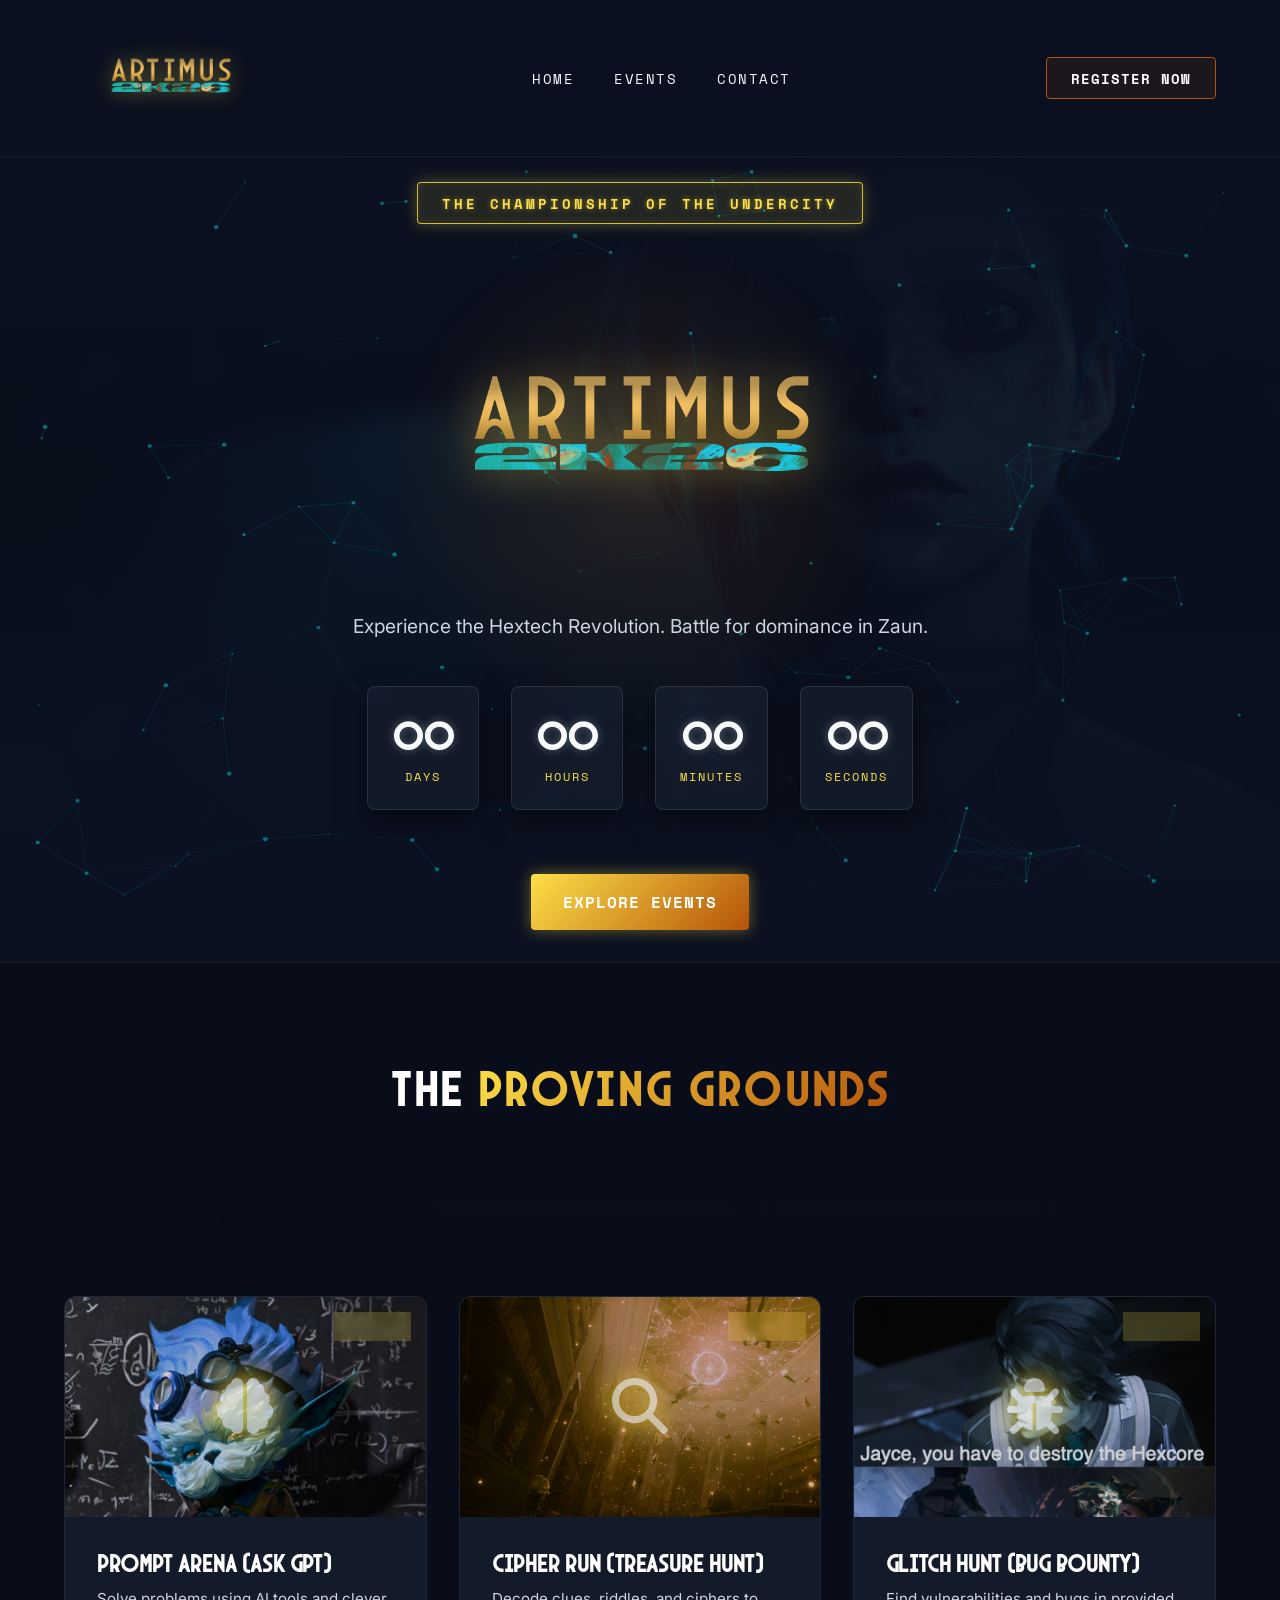
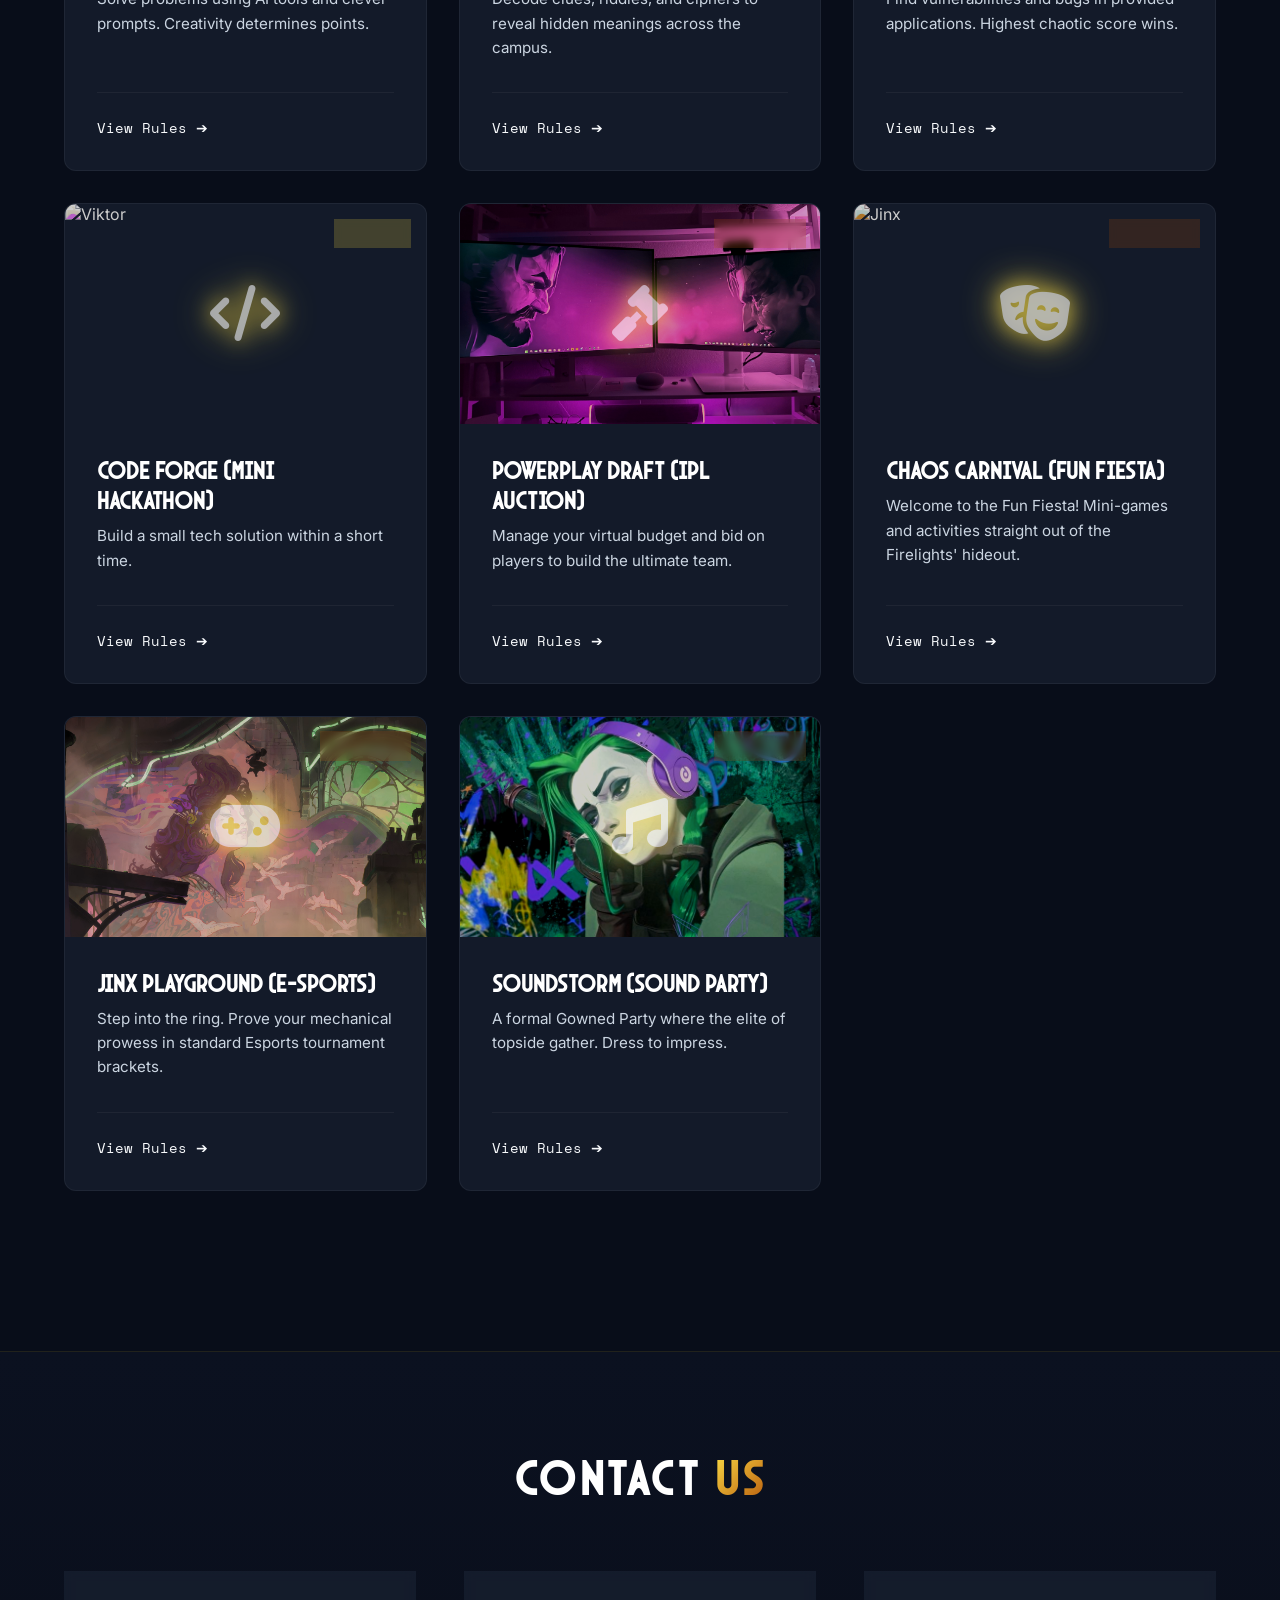
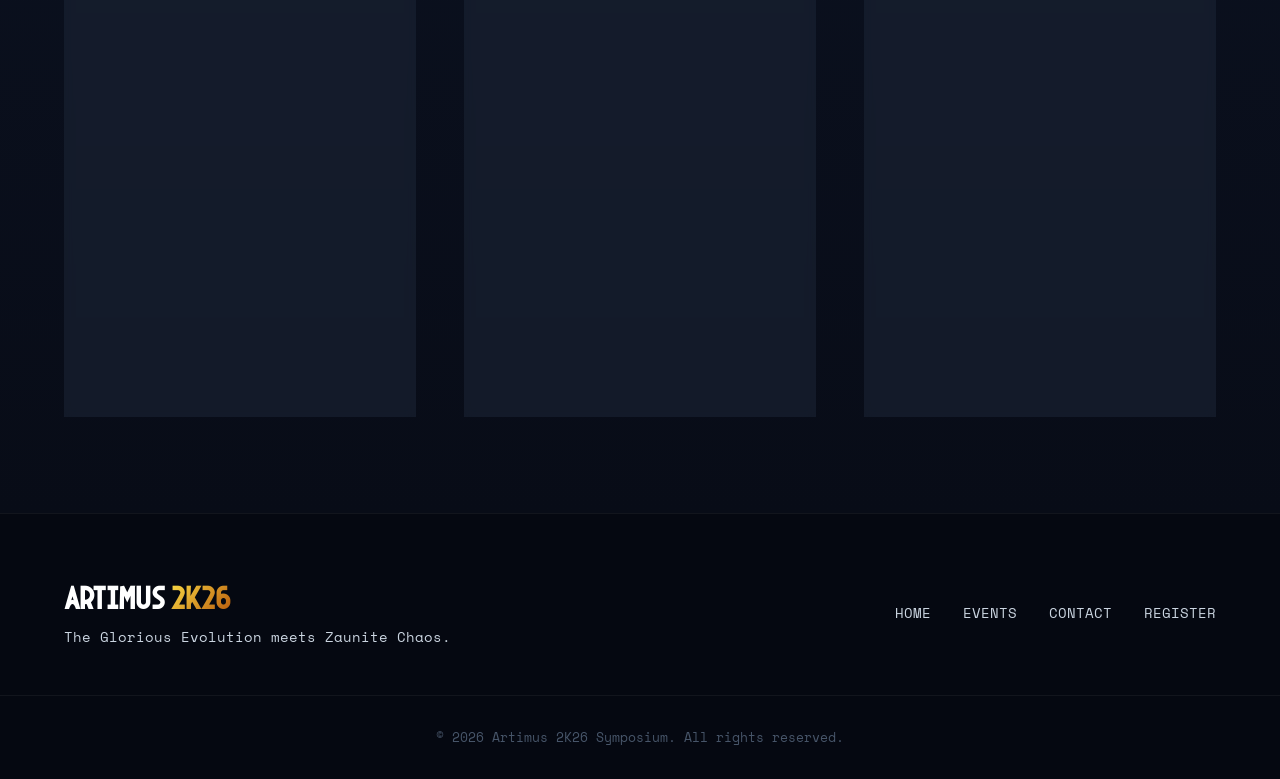
==== commit 04011024: "Remove Thilagar's initial from Contact section" ====
--- a/index.html
+++ b/index.html
@@ -254,7 +254,7 @@
                     <h3>Student Coordinators</h3>
                     <div style="margin-top: 1rem; text-align: left; display: inline-block;">
                         <p class="monospace-text" style="color: var(--neon-cyan); margin-bottom: 0.5rem; text-transform: capitalize; display: flex; align-items: center; justify-content: space-between; gap: 15px;">
-                            <span>Thilagar G: <br><span style="color: white;">+91 9150867812</span></span>
+                            <span>Thilagar: <br><span style="color: white;">+91 9150867812</span></span>
                             <a href="tel:+919150867812" class="neon-btn small-btn" style="padding: 8px 12px; min-width: auto;"><i class="fa-solid fa-phone"></i> Call</a>
                         </p>
                         <p class="monospace-text" style="color: var(--neon-pink); text-transform: capitalize; display: flex; align-items: center; justify-content: space-between; gap: 15px; margin-top: 1rem;">
